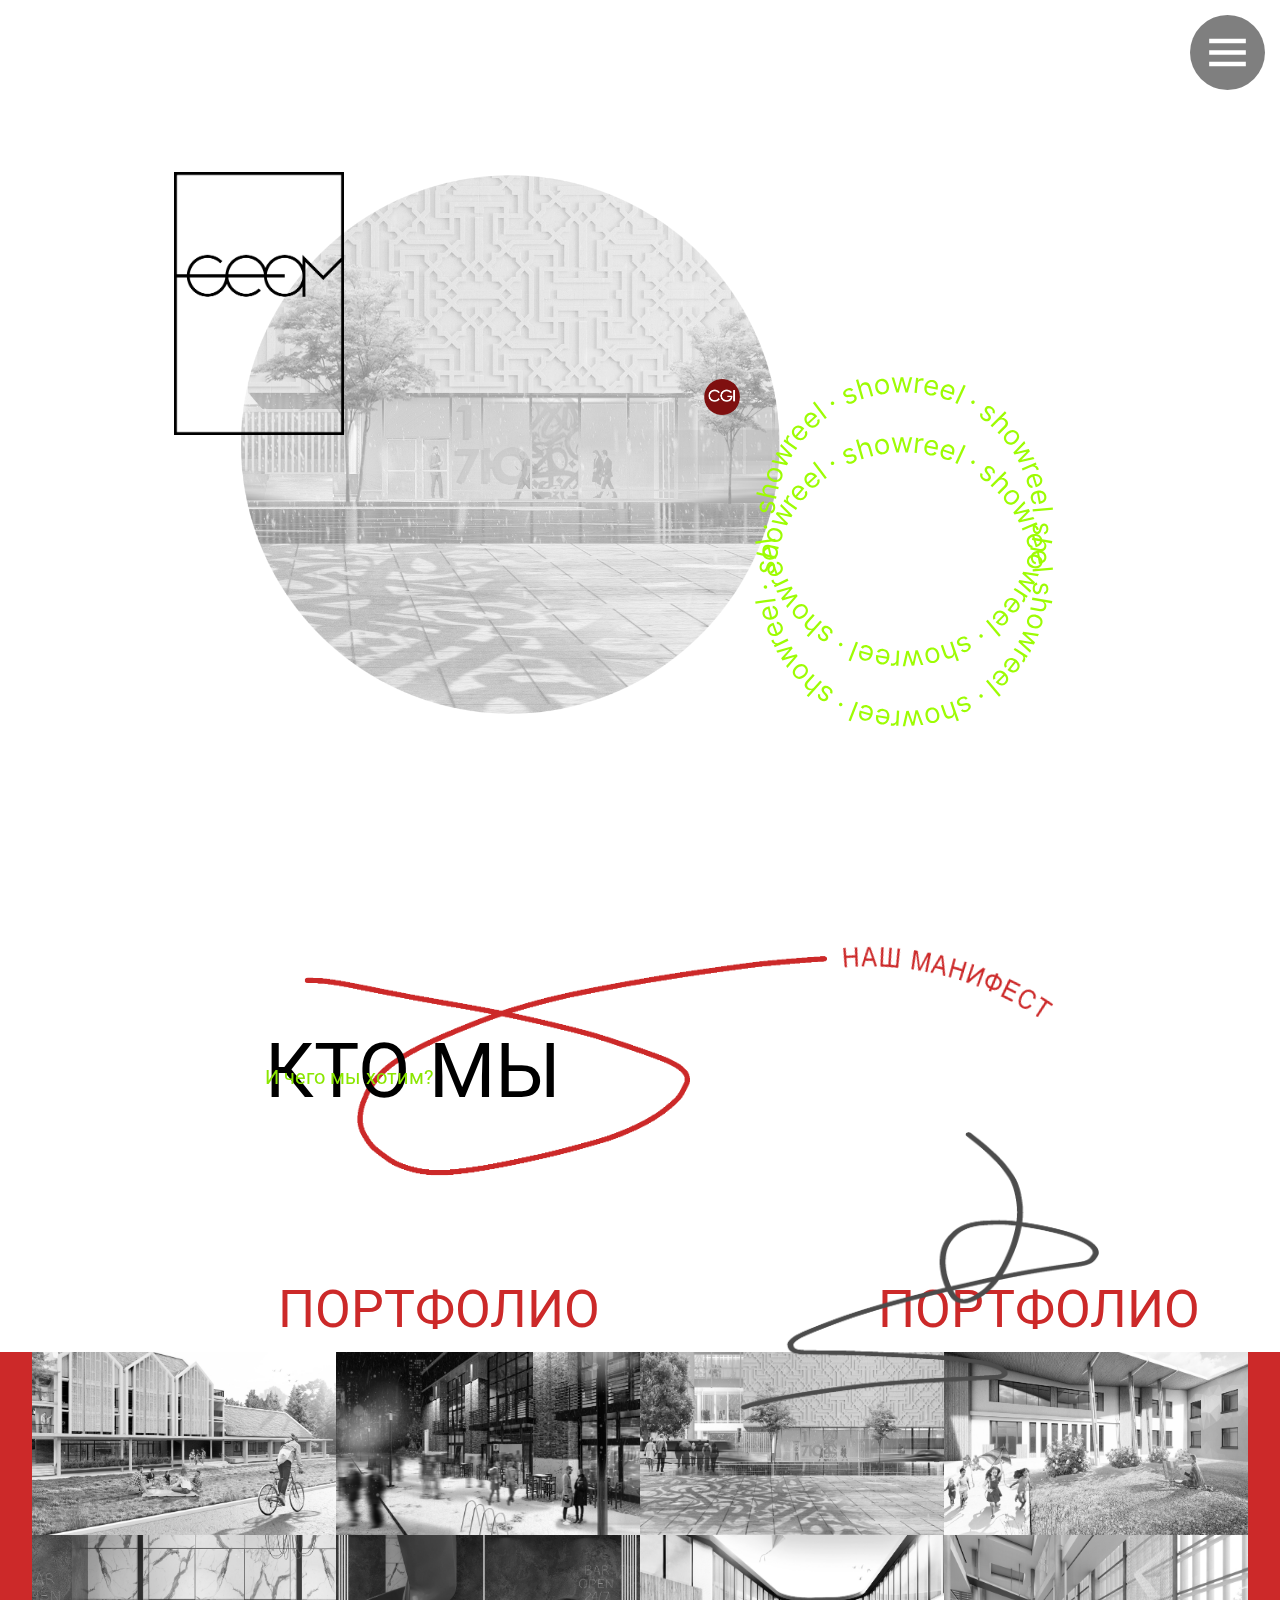
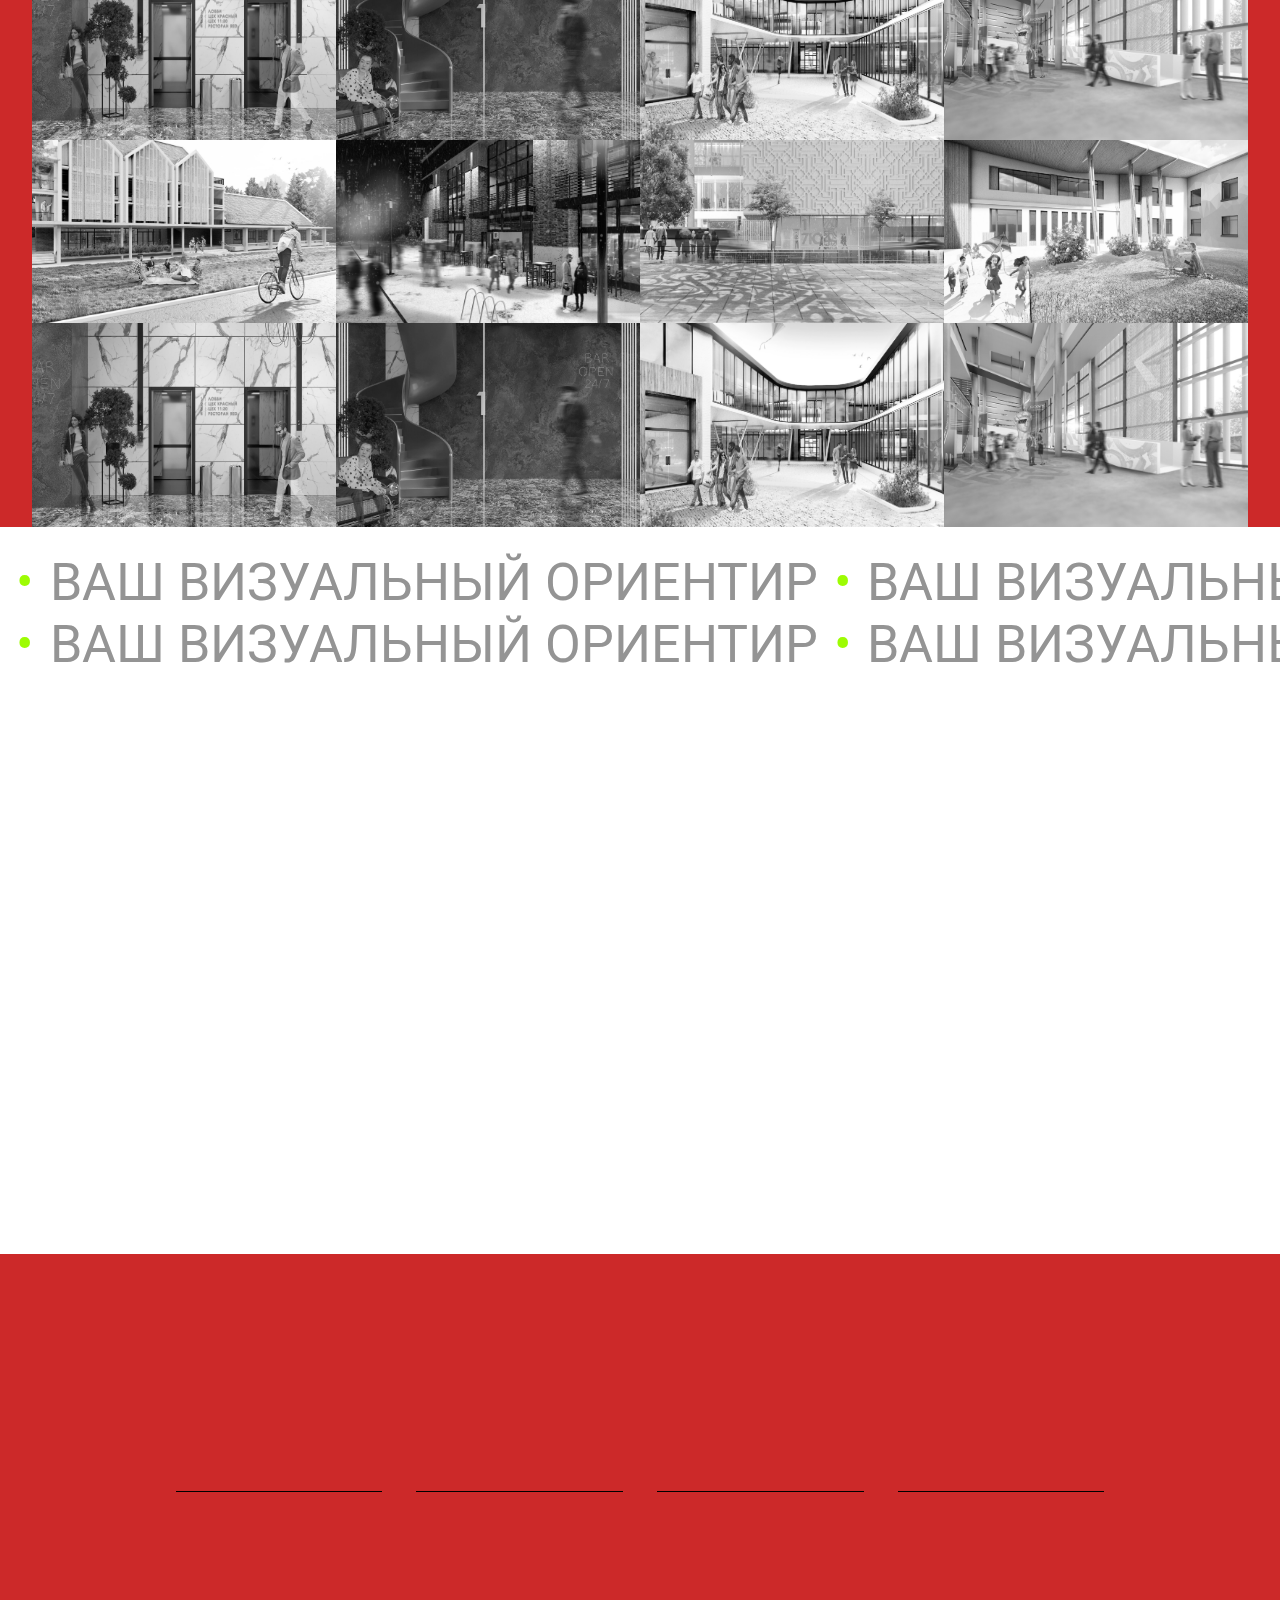
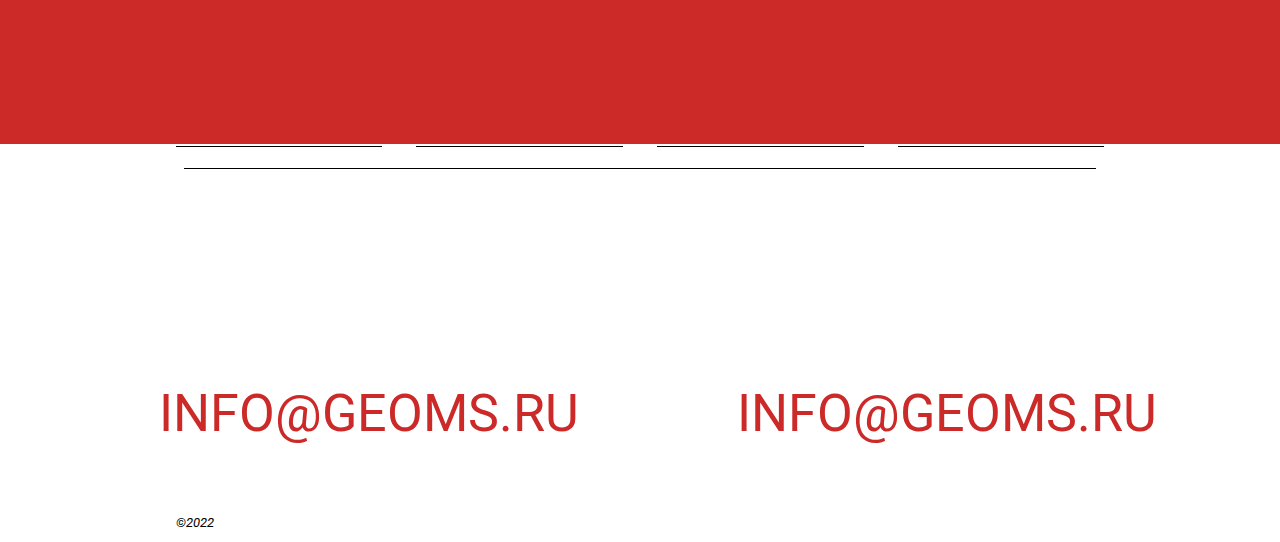
==== index.html @ 445a3163 "Add favicon & add Progress bar" ====
<!DOCTYPE html>
<html lang="ru" id="html">
<head>
  <meta charset="UTF-8">
  <meta name="viewport"
        content="width=device-width, user-scalable=no, initial-scale=1.0, maximum-scale=1.0, minimum-scale=1.0">
  <meta http-equiv="X-UA-Compatible" content="ie=edge">
  <link rel="preconnect" href="https://fonts.googleapis.com">
  <link rel="preconnect" href="https://fonts.gstatic.com" crossorigin>
  <link href="https://fonts.googleapis.com/css2?family=Roboto:ital,wght@0,100;0,300;0,400;0,500;0,700;0,900;1,100;1,300;1,400;1,500;1,700;1,900&display=swap" rel="stylesheet">
  <link rel="stylesheet" href="css/style.css">
  <link rel="shortcut icon" href="assets/favicon.ico" type="image/x-icon">
  <title>GEOM</title>
</head>
<body id="body">
  <main id="main" class="main_opacity">
    <!-- Welcome -->
    <section class="welcome" id="welcome">
      <div class="resize">
        <img class="welcome__img-circle" src="assets/block-1_circle.png" alt="circle">
        <div class="welcome__text-wrapper">
          <p class="text-fades" style="opacity: 0;">
            COMPUTER- GENERATED IMAGERY
          </p>
          <img class="welcome__img-square" id="welcome-square" src="assets/block-1_square.png" alt="square">
          <img class="welcome__img-circle-2" src="assets/block-1_circle-2.svg" alt="circle-2">
          <img class="welcome__img-circle-3" src="assets/block-1_circle-2.svg" alt="circle-2">
        </div>
        <img class="welcome__img-float" id="welcome-float" src="assets/block-1_float.png" alt="float">
      </div>
    </section>

    <!-- About -->
    <section class="about" id="about">
      <div class="resize">
        <div class="about__text-wrapper">
          <img class="about__img-line" src="assets/block-2_line.png" alt="line">
          <img class="about__img-manifest" style="transform: rotate(15deg);" src="assets/block-2_manifest.png" alt="manifest">
          <p class="about__who" id="about__who">
            Кто&nbsp;мы<br />
          </p>
          <div class="what-we-want">
            <span id="what-we-want">И чего мы хотим?</span>
          </div>
          <p class="about__about-us text-fades" style="opacity: 0;">
            "Визуальная составляющая должна быть во
            <br>главе угла, образы медленнее выветриваются из
            <br>головы и лучше доносят смысл. И в век
            <br>пресыщения информацией, мы любим получать
            <br>ее быстро, доходчиво и красочно".
          </p>
          <img class="about__img-line-2" src="assets/block-2_line-2.png" alt="line">
        </div>
      </div>
    </section>

    <!-- Portfolio Marquee  -->
    <section class="marquee portfolio-marquee" id="portfolio">
      <div class="inner">
        <p>ПОРТФОЛИО</p>
        <p>ПОРТФОЛИО</p>
        <p>ПОРТФОЛИО</p>
        <p>ПОРТФОЛИО</p>
        <p>ПОРТФОЛИО</p>
      </div>
      <div class="inner">
        <p>ПОРТФОЛИО</p>
        <p>ПОРТФОЛИО</p>
        <p>ПОРТФОЛИО</p>
        <p>ПОРТФОЛИО</p>
        <p>ПОРТФОЛИО</p>
      </div>
    </section>

    <!-- Gallery -->
    <section class="gallery" id="gallery">
      <div class="resize">
        <div class="gallery__photos">
          <img src="assets/block-3_image-1.jpg" alt="">
          <img src="assets/block-3_image-2.jpg" alt="">
          <img src="assets/block-3_image-3.jpg" alt="">
          <img src="assets/block-3_image-4.jpg" alt="">
          <img src="assets/block-3_image-5.jpg" alt="">
          <img src="assets/block-3_image-6.jpg" alt="">
          <img src="assets/block-3_image-7.jpg" alt="">
          <img src="assets/block-3_image-8.jpg" alt="">
        </div>
        <div class="gallery__photos">
          <img src="assets/block-3_image-1.jpg" alt="">
          <img src="assets/block-3_image-2.jpg" alt="">
          <img src="assets/block-3_image-3.jpg" alt="">
          <img src="assets/block-3_image-4.jpg" alt="">
          <img src="assets/block-3_image-5.jpg" alt="">
          <img src="assets/block-3_image-6.jpg" alt="">
          <img src="assets/block-3_image-7.jpg" alt="">
          <img src="assets/block-3_image-8.jpg" alt="">
        </div>
      </div>
    </section>

    <!-- Marquee -->
    <section class="contact-marquee">
      <div class="marquee contact-marquee-1">
        <div class="inner">
          <div>
            <div class="green-sphere">•</div>
            ВАШ ВИЗУАЛЬНЫЙ ОРИЕНТИР
          </div>
          <div>
            <div class="green-sphere">•</div>
            ВАШ ВИЗУАЛЬНЫЙ ОРИЕНТИР
          </div>
          <div>
            <div class="green-sphere">•</div>
            ВАШ ВИЗУАЛЬНЫЙ ОРИЕНТИР
          </div>
          <div>
            <div class="green-sphere">•</div>
            ВАШ ВИЗУАЛЬНЫЙ ОРИЕНТИР
          </div>
        </div>
        <div class="inner">
          <div>
            <div class="green-sphere">•</div>
            ВАШ ВИЗУАЛЬНЫЙ ОРИЕНТИР
          </div>
          <div>
            <div class="green-sphere">•</div>
            ВАШ ВИЗУАЛЬНЫЙ ОРИЕНТИР
          </div>
          <div>
            <div class="green-sphere">•</div>
            ВАШ ВИЗУАЛЬНЫЙ ОРИЕНТИР
          </div>
          <div>
            <div class="green-sphere">•</div>
            ВАШ ВИЗУАЛЬНЫЙ ОРИЕНТИР
          </div>
        </div>
      </div>
      <div class="marquee contact-marquee-2">
        <div class="inner">
          <div>
            <div class="green-sphere">•</div>
            ВАШ ВИЗУАЛЬНЫЙ ОРИЕНТИР
          </div>
          <div>
            <div class="green-sphere">•</div>
            ВАШ ВИЗУАЛЬНЫЙ ОРИЕНТИР
          </div>
          <div>
            <div class="green-sphere">•</div>
            ВАШ ВИЗУАЛЬНЫЙ ОРИЕНТИР
          </div>
          <div>
            <div class="green-sphere">•</div>
            ВАШ ВИЗУАЛЬНЫЙ ОРИЕНТИР
          </div>
        </div>
        <div class="inner">
          <div>
            <div class="green-sphere">•</div>
            ВАШ ВИЗУАЛЬНЫЙ ОРИЕНТИР
          </div>
          <div>
            <div class="green-sphere">•</div>
            ВАШ ВИЗУАЛЬНЫЙ ОРИЕНТИР
          </div>
          <div>
            <div class="green-sphere">•</div>
            ВАШ ВИЗУАЛЬНЫЙ ОРИЕНТИР
          </div>
          <div>
            <div class="green-sphere">•</div>
            ВАШ ВИЗУАЛЬНЫЙ ОРИЕНТИР
          </div>
        </div>
      </div>
    </section>

    <!-- Free Space -->
    <section class="free-space"></section>

    <!-- Why -->
    <section class="why" id="why">
      <div class="resize">
        <div class="why__wrapper">
          <div class="why__text-wrapper">
            <img class="text-fades" style="opacity: 0;" src="assets/block-6.png" alt="line">
            <p class="text-fades" style="opacity: 0;">Почему мы?</p>
          </div>
          <div class="why__content">
            <div class="content__item">
              <em class="text-fades" style="opacity: 0;">December 2020</em>
              <p class="text-fades" style="opacity: 0;">Partner</p>
              <span class="text-fades" style="opacity: 0;">
                Lorem ipsum dolor sit amet, consectetur adipiscing elit.
                Convallis sed aliquet ut viverra integer vitae id.
                Nisl volutpat malesuada tellus sapien nisl fringilla.
              </span>
            </div>
            <div class="content__item">
              <em class="text-fades" style="opacity: 0;">December 2020</em>
              <p class="text-fades" style="opacity: 0;">Partner</p>
              <span class="text-fades" style="opacity: 0;">
                Lorem ipsum dolor sit amet, consectetur adipiscing elit.
                Convallis sed aliquet ut viverra integer vitae id.
                Nisl volutpat malesuada tellus sapien nisl fringilla.
              </span>
            </div>
            <div class="content__item">
              <em class="text-fades" style="opacity: 0;">December 2020</em>
              <p class="text-fades" style="opacity: 0;">Partner</p>
              <span class="text-fades" style="opacity: 0;">
                Lorem ipsum dolor sit amet, consectetur adipiscing elit.
                Convallis sed aliquet ut viverra integer vitae id.
                Nisl volutpat malesuada tellus sapien nisl fringilla.
              </span>
            </div>
            <div class="content__item">
              <em class="text-fades" style="opacity: 0;">December 2020</em>
              <p class="text-fades" style="opacity: 0;">Partner</p>
              <span class="text-fades" style="opacity: 0;">
                Lorem ipsum dolor sit amet, consectetur adipiscing elit.
                Convallis sed aliquet ut viverra integer vitae id.
                Nisl volutpat malesuada tellus sapien nisl fringilla.
              </span>
            </div>
          </div>
        </div>
      </div>
    </section>

    <!-- Footer -->
    <section class="footer" id="footer">
      <div class="resize">
        <div class="footer__text-wrapper">
          <div class="footer__divider"></div>
          <p class="text-fades" style="opacity: 0;">Будем рады сотрудничеству и&nbsp;новым&nbsp;друзьям<em>!</em></p>
        </div>

        <!-- Have a bug -->
        <!-- <img id="footer-float" class="footer__float" src="./assets/block-7_float.png" alt="" /> -->
      </div>

      <section class="marquee email-marquee">
        <div class="inner">
          <p>INFO@GEOMS.RU</p>
          <p>INFO@GEOMS.RU</p>
          <p>INFO@GEOMS.RU</p>
          <p>INFO@GEOMS.RU</p>
          <p>INFO@GEOMS.RU</p>
        </div>
        <div class="inner">
          <p>INFO@GEOMS.RU</p>
          <p>INFO@GEOMS.RU</p>
          <p>INFO@GEOMS.RU</p>
          <p>INFO@GEOMS.RU</p>
          <p>INFO@GEOMS.RU</p>
        </div>
      </section>

      <section class="year">
        <div class="resize">
          <em>©2022</em>
        </div>
      </section>
    </section>

    <!-- Progress Bar -->
    <div class="progress-bar" id="progress-bar">
      <div class="progress" id="progress" style="width: 0;"></div>
    </div>


    <!-- Float button -->
    <button class="float_button" id="float_button">
      <svg xmlns="http://www.w3.org/2000/svg" fill="none" viewBox="0 0 24 24" stroke="#ffffff" stroke-width="2">
        <path d="M4 7h16M4 12h16M4 17h16" />
      </svg>
    </button>

    <!-- Side menu -->
    <div class="sidebar sidebar-hidden" id="sidebar">
      <div class="menu">
        <div class="links">
          <a href="#welcome">Домой</a>
          <a href="#about">О нас</a>
          <a href="#portfolio">Портфолио</a>
          <a href="#footer">Контакты</a>
        </div>
        <button class="float_button" id="sidebar-close">
          <svg xmlns="http://www.w3.org/2000/svg" fill="none" viewBox="0 0 24 24" stroke="#000000" stroke-width="1">
            <path stroke-linecap="round" stroke-linejoin="round" d="M6 18L18 6M6 6l12 12" />
          </svg>
        </button>
      </div>
    </div>

    <!-- Image Preview -->
    <div class="image-preview image-preview-hidden" id="image-preview">
      <div class="carousel-container">
        <div class="carousel" id="carousel">
          <div class="preview-item">
            <img src="assets/block-3_image-1.jpg" alt="" class="preview-image">
          </div>
          <div class="preview-item">
            <img src="assets/block-3_image-2.jpg" alt="" class="preview-image">
          </div>
          <div class="preview-item">
            <img src="assets/block-3_image-3.jpg" alt="" class="preview-image">
          </div>
          <div class="preview-item">
            <img src="assets/block-3_image-4.jpg" alt="" class="preview-image">
          </div>
          <div class="preview-item">
            <img src="assets/block-3_image-5.jpg" alt="" class="preview-image">
          </div>
          <div class="preview-item">
            <img src="assets/block-3_image-6.jpg" alt="" class="preview-image">
          </div>
          <div class="preview-item">
            <img src="assets/block-3_image-7.jpg" alt="" class="preview-image">
          </div>
          <div class="preview-item">
            <img src="assets/block-3_image-8.jpg" alt="" class="preview-image">
          </div>
          <div class="preview-item">
            <img src="assets/block-3_image-1.jpg" alt="" class="preview-image">
          </div>
          <div class="preview-item">
            <img src="assets/block-3_image-2.jpg" alt="" class="preview-image">
          </div>
          <div class="preview-item">
            <img src="assets/block-3_image-3.jpg" alt="" class="preview-image">
          </div>
          <div class="preview-item">
            <img src="assets/block-3_image-4.jpg" alt="" class="preview-image">
          </div>
          <div class="preview-item">
            <img src="assets/block-3_image-5.jpg" alt="" class="preview-image">
          </div>
          <div class="preview-item">
            <img src="assets/block-3_image-6.jpg" alt="" class="preview-image">
          </div>
          <div class="preview-item">
            <img src="assets/block-3_image-7.jpg" alt="" class="preview-image">
          </div>
          <div class="preview-item">
            <img src="assets/block-3_image-8.jpg" alt="" class="preview-image">
          </div>
        </div>
        <div class="carousel-prev-arrow" id="carousel-prev-arrow">
          <div class="left-arrow-wrapper">
            <svg xmlns="http://www.w3.org/2000/svg" fill="none" viewBox="0 0 24 24" stroke-width="1" stroke="currentColor">
              <path stroke-linecap="round" stroke-linejoin="round" d="M15.75 19.5L8.25 12l7.5-7.5" />
            </svg>
          </div>
        </div>
        <div class="carousel-next-arrow" id="carousel-next-arrow">
          <div class="right-arrow-wrapper">
            <svg xmlns="http://www.w3.org/2000/svg" fill="none" viewBox="0 0 24 24" stroke-width="1" stroke="currentColor">
              <path stroke-linecap="round" stroke-linejoin="round" d="M8.25 4.5l7.5 7.5-7.5 7.5" />
            </svg>
          </div>
        </div>
        <button class="preview-close" id="preview-close">
          <svg xmlns="http://www.w3.org/2000/svg" fill="none" viewBox="0 0 24 24" stroke="#ffffff" stroke-width="1">
            <path stroke-linecap="round" stroke-linejoin="round" d="M6 18L18 6M6 6l12 12" />
          </svg>
        </button>
      </div>
    </div>
  </main>

  <!-- Scripts -->
  <script defer src="js/main.js"></script>
</body>
</html>
---- css/style.css ----
:root {
    --color-white: #ffffff;
    --color-black: #000000;
    --color-red: #cc2929;
    --color-sidebar-background: #00000010;
    --color-green: #9dfc03;
    --color-light-green: #b8e026;
    --color-dark-green: #c4f274;
    --font-family: Roboto, Arial, sans-serif;
}

/* <!-- Animations --> */
@keyframes rotate {
    from { transform: rotate(0deg) }
    to { transform: rotate(360deg) }
}

@keyframes invisible {
    0% { opacity: 1 }
    50% { opacity: 0.1 }
    100% { opacity: 1 }
}

@keyframes scroll {
    0% { transform: translateX(0%) }
    100% { transform: translateX(-100%) }
}

* {
    margin: 0;
    padding: 0;
    border: none;
    outline: none;
    box-sizing: border-box;
    font-family: var(--font-family);
}

html {
    font-size: 0.62vw;
}

html,
body {
    width: 100%;
    height: 100%;
    min-height: 100vh;
    position: relative;
}

a {
    color: inherit;
    text-decoration: none;
}

img {
    user-select: none;
}

main {
    height: 100%;
}

.main_opacity {
    opacity: 0;
    transition: opacity ease-in-out 3s;
}

.main_opacity_visible {
    opacity: 1;
}

.text-fades {
    transform: translateX(150px);
    transition: 1200ms;
}

section {
    max-height: 1080px;
}

section .resize {
    height: 100%;
    width: 100%;
    max-width: 1600px;
    margin: 0 auto;
    display: flex;
    justify-content: center;
    align-items: center;
    position: relative;
    flex-direction: column;
}

/* <!-- Welcome --> */
.welcome {
    height: 100%;
    overflow: hidden;
}

.welcome__text-wrapper {
    user-select: none;
    max-width: min(74.5rem, 745px);
    position: relative;
    width: 100%;
}

.welcome__text-wrapper p {
    max-width: min(74.5rem, 745px);
    width: 100%;
    font-size: min(max(13.5rem, 70px), 135px);
    color: var(--color-red);
    background-position: center center;
    z-index: 12;
    line-height: 1;
    position: relative;
    margin-bottom: 9.5rem;
}

.welcome__img-circle,
.welcome__img-circle-2,
.welcome__img-circle-3,
.welcome__img-square,
.welcome__img-float {
    position: absolute;
}

.welcome__img-circle {
    top: calc(50% - min(72.5rem, 725px) / 2);
    left: calc(40% - min(72.5rem, 725px) / 2);
    z-index: 11;
    width: min(72.5rem, 725px);
    animation: rotate 10s infinite linear, invisible 10s infinite linear;
}
.welcome__img-circle-2,
.welcome__img-circle-3 {
    z-index: 13;
    width: min(37.6rem, 376px);
    right: -20%;
    bottom: -5%;
    animation: rotate 20s infinite linear;
}

.welcome__img-circle-2 {
    bottom: -20%;
    z-index: 20;
}

.welcome__img-square {
    z-index: 13;
    width: min(21.5rem, 215px);
    top: -20%;
    left: max(-21.5rem, -215px);
}

.welcome__img-float {
    width: min(4.5rem, 45px);
    top: calc(45% - min(6.5rem, 65px) / 2);
    left: 55%;
    z-index: 13;
}

/* <!-- About --> */
.about {
    max-height: min(44.5rem, 445px);
    height: 100%;
    position: relative;
    z-index: 100;
}

.about__text-wrapper {
    position: relative;
    display: flex;
    margin: 0 auto;
    transform: translate(5%, 0);
    max-width: min(105rem, 1050px);
    width: 100%;
}

.about__img-line,
.about__img-line-2,
.about__img-manifest {
    position: absolute;
}

.about__img-line {
    max-width: min(88.8rem, 888px);
    top: max(-23rem, -230px);
    left: max(-10rem, -100px);
}

.about__img-line-2 {
    max-width: min(49.9rem, 499px);
    left: 55%;
    top: min(11.5rem, 115px);
    filter: grayscale(1);
    animation: rotate 30s infinite linear;
}

.about__img-manifest {
    max-width: min(48.2rem, 482px);
    top: max(-12.5rem, -125px);
    left: min(60rem, 600px);
}

.about__who {
    display: flex;
    flex-direction: column;
    font-size: min(max(9.6rem, 30px), 96px);
    flex: 1;
    position: relative;
    text-transform: uppercase;
}

.what-we-want {
    position: absolute;
    top: min(5rem, 50px);
    width: min(56rem, 560px);
    height: min(3.1rem, 31px);
    transform-origin: top right;
    color: #8ae600;
    font-size: min(max(20rem, 15px), 20px);
    will-change: transform;
}

.what-we-want > span {
    display: table-cell;
    vertical-align: middle;
    width: 100%;
}

.about__about-us {
    text-transform: uppercase;
    text-align: right;
    line-height: 1.6;
    font-size: min(max(1.6rem, 11px), 16px);
    position: relative;
}

/* <!-- Gallery --> */
.gallery {
    background-color: var(--color-red);
}

#gallery .resize {
    position: static;
}

.gallery__photos {
    display: flex;
    margin: 0 auto;
    height: auto;
    width: 100%;
    flex-wrap: wrap;
    max-height: min(56.5rem, 565px);
    padding: 0 min(4rem, 40px);
}

.gallery__photos img {
    width: calc(100% / 4);
    transition: 150ms;
    filter: grayscale(1);
}

.gallery__photos img:hover {
    cursor: zoom-in;
    position: relative;
    transform: scale(1.04);
    z-index: 20;
    -ms-transform: scale(1.04);
    box-shadow: 0 2px 20px 2px rgb(0 0 0 / 45%);
    filter: none;
}

.contact-marquee {
    max-height: min(25.5rem, 255px);
    display: flex;
    flex-direction: column;
    justify-content: space-between;
    margin: min(3rem, 30px) 0;
}

.green-sphere {
    color: #9dfc03;
    margin: 0 min(2rem, 20px);
}

/* <!-- Story  --> */
.story {
    height: 100%;
    max-height: min(61.5rem, 615px);
    padding-bottom: min(11rem, 110px);
}

.story > * > em {
    font-size: 16px;
    opacity: 0.6;
}

.story img {
    position: absolute;
    bottom: min(19rem, 190px);
    left: calc((50% - min(62rem, 620px) / 2) - min(11rem, 110px));
    max-width: min(62rem, 620px);
}

.story p {
    font-size: min(max(9.6rem, 30px), 96px);
    max-width: min(119.3rem, 1190px);
    margin: 0 auto;
    line-height: 1;
    text-align: center;
}

/* <!-- Free Space --> */
.free-space {
    height: 100%;
    max-height: min(70rem, 700px);
    background-image: url('../assets/block-5_background.jpg');
    background-position: center center;
    background-size: cover;
    background-repeat: no-repeat;
    background-attachment: fixed;
    border-color: transparent;
    border-style: solid;
    filter: grayscale(100%);
}


/* <!-- Why --> */
.why {
    position: relative;
    height: 100%;
    max-height: min(61.8rem, 618px);
    background-color: var(--color-red);
    padding-top: min(6.5rem, 65px);
}

.why img {
    position: absolute;
    top: max(-6rem, -60px);
    left: 0;
    max-width: min(97.3rem, 973px);
}

.why__wrapper {
    max-width: min(117rem, 1170px);
    height: 100%;
    width: 100%;
}

.why__text-wrapper {
    position: relative;
    margin: 0 auto;
    font-size: min(9.6rem, 96px);
    text-transform: uppercase;
}

.why__text-wrapper > p {
    position: relative;
    z-index: 2;
    margin-left: min(4.5rem, 45px);
}

.why__content {
    height: calc(100% - min(11rem, 110px));
    padding-top: min(12rem, 120px);
    display: flex;
    justify-content: space-between;
}

.content__item {
    position: relative;
    max-width: min(26rem, 260px);
    width: 100%;
    height: 100%;
    display: flex;
    flex-direction: column;
    border-top: 1px solid #000;
    border-bottom: 1px solid #000;
}

.content__item > em {
    font-size: 16px;
    opacity: 0.6;
    margin: min(3rem, 30px) 0 5px;
}

.content__item > p {
    font-size: min(2.4rem, 24px);
}

.content__item > span {
    font-size: min(1.8rem, 18px);
    line-height: 1.6;
    margin: auto 0 min(2rem, 20px);
}


/* <!-- Footer -->  */
.footer {
    padding-top: 3rem;
    overflow: hidden;
}

.footer__text-wrapper {
    max-width: min(116rem, 1160px);
    width: 100%;
    margin: 0 auto;
    display: flex;
    flex-direction: column;
}

.footer__divider {
    height: 1px;
    width: calc(100% - min(1rem, 10px));
    margin: 0 auto min(1rem, 10px);
    background: var(--color-black);
}

.footer__text-wrapper > p {
    width: 100%;
    max-width: min(102.5rem, 1025px);
    text-transform: uppercase;
    font-size: min(6.6rem, 66px);
    line-height: 1;
}

.footer__float {
    position: absolute;
    top: 50%;
    left: 55%;
    width: min(28.7rem, 287px);
    z-index: 13;
}

.year {
    padding-bottom: min(1.5rem, 15px);
}

.year > div > em {
    font-size: min(1.6rem, 16px);
    width: 100%;
    max-width: min(117rem, 1170px);
}

/* <!-- Default Marquee --> */
.marquee {
    height: 100%;
    width: 100%;
    display: flex;
    overflow: hidden;
}

.marquee .inner {
    flex: 0 0 auto;
    min-width: 100%;
    display: flex;
    align-items: center;
    animation-name: scroll;
    animation-delay: 0s;
    animation-duration: 30s;
    animation-direction: normal;
    animation-timing-function: linear;
    animation-iteration-count: infinite;
}

.marquee .inner > * {
    white-space: nowrap;
}

/* <!-- Marquees --> */

.portfolio-marquee {
    max-height: min(11rem, 110px);
    margin-top: min(1.5rem, 15px);
}

.email-marquee {
    max-height: min(24.5rem, 245px);
    margin: min(6rem, 60px) 0 min(9rem, 90px);
}

.contact-marquee-1,
.contact-marquee-2 {
    max-height: min(10.7rem, 107px);
}

.email-marquee .inner,
.contact-marquee-1 .inner,
.contact-marquee-2 .inner,
.portfolio-marquee .inner {
    font-size: min(max(6.6rem, 40px), 135px);
    animation-duration: 60s;
    animation-direction: reverse;
}

.contact-marquee-2 .inner {
    animation-direction: normal;
}

.contact-marquee-1 .inner,
.contact-marquee-2 .inner {
    color: #949494;
}

.email-marquee .inner,
.portfolio-marquee .inner {
    color: var(--color-red);
}

.portfolio-marquee .inner > * {
    margin-left: min(35rem, 350px);
}

.email-marquee .inner > * {
    margin-left: min(20rem, 200px);
}

.contact-marquee-1 .inner > *,
.contact-marquee-2 .inner > * {
    display: flex;
}

/* <!-- Progress Bar --> */
.progress-bar {
    position: fixed;
    top: 0;
    left: 0;
    right: 0;
    width: 100vw;
    height: 15px;
    z-index: 99999;
}

.progress {
    height: 15px;
    background-color: var(--color-dark-green);
}

/* <!-- Float Button --> */
.float_button {
    top: 15px;
    right: 15px;
    width: 75px;
    height: 75px;
    z-index: 999;
    padding: 10px;
    display: flex;
    cursor: pointer;
    border-radius: 50%;
    opacity: 0.5;
    position: fixed;
    flex-direction: column;
    justify-content: space-between;
    background-color: var(--color-black);
}

#sidebar-close {
    background-color: transparent;
}

/* <!-- Side Menu --> */
.sidebar {
    top: 0;
    right: 0;
    bottom: 0;
    left: auto;
    width: 100vw;
    height: 100vh;
    display: flex;
    z-index: 100000;
    position: fixed;
    transition: 700ms;
    user-select: none;
    justify-content: flex-end;
}

.sidebar-hidden {
    right: -100vw;
}

.sidebar .menu {
    width: 250px;
    height: 100%;
    display: flex;
    position: relative;
    flex-direction: column;
    padding: 48px 40px 38px;
    justify-content: space-between;
    background-color: var(--color-light-green);
}

.sidebar .menu .links {
    display: flex;
    flex-direction: column;
}

.sidebar .menu .links a {
    font-size: 24px;
    font-weight: 400;
    width: fit-content;
    margin-bottom: 15px;
    text-transform: uppercase;
    color: var(--color-black);
}

.sidebar .menu .socials a {
    margin-right: 10px;
}

.sidebar .menu .float_button {
    top: 15px;
    padding: 0;
    right: 15px;
    width: 36px;
    height: 36px;
    position: absolute;
}

/* <!-- Image Preview --> */
.image-preview {
    z-index: 10000000;
    position: fixed;
    top: 0;
    left: 0;
    right: 0;
    bottom: 0;
    width: 100vw;
    height: 100vh;
    overflow: hidden;
    display: flex;
    background-color: var(--color-black);
    color: var(--color-white);
}

.image-preview-hidden {
    display: none;
}

.image-preview .carousel-container {
    position: absolute;
    top: 1.5rem;
    left: 1.5rem;
    right: 1.5rem;
    bottom: 1.5rem;
    overflow: hidden;
}

.image-preview .carousel-container .carousel {
    display: flex;
    align-items: center;
    position: absolute;
    top: 0;
    bottom: 0;
    transition-duration: 0.25s;
    transition-timing-function: cubic-bezier(0.29, 0.39, 0.2, 0.96);
    -webkit-backface-visibility: hidden;
    -webkit-transform-style: preserve-3d;
}

.image-preview .carousel-container .carousel .preview-item {
    height: 100%;
    width: 100vw;
    flex-shrink: 0;
    display: flex;
    align-items: center;
    flex-direction: column;
    justify-content: center;
}

.image-preview .carousel-container .carousel .preview-item .preview-image {
    max-height: calc(100vh - 3rem);
    display: block;
    max-width: 100%;
    object-fit: contain;
    margin: auto;
    overflow: auto;
    -webkit-backface-visibility: hidden;
}

.carousel-prev-arrow,
.carousel-next-arrow,
.preview-close {
    position: fixed;
    cursor: pointer;
    border: none;
    outline: none;
}

.carousel-prev-arrow,
.carousel-next-arrow {
    top: 5rem;
    bottom: 5rem;
    width: 15%;
}

.carousel-prev-arrow {
    left: 0;
    right: auto;
}

.carousel-next-arrow {
    right: 0;
    left: auto;
}

.preview-close {
    border-radius: 50%;
    height: 4rem;
    width: 4rem;
    top: 1rem;
    right: 1rem;
    padding: 2px;
    background: rgba(1, 1, 1, 0.3);
}

.left-arrow-wrapper,
.right-arrow-wrapper {
    position: absolute;
    transform: translateY(-50%);
    top: 50%;
    width: 4rem;
    height: 4rem;
    background: rgba(1, 1, 1, 0.3);
    border-radius: 50%;
    padding: 2px;
}

.left-arrow-wrapper {
    left: 1rem;
    right: auto;
}

.right-arrow-wrapper {
    right: 1rem;
    left: auto;
}

/* <!-- Globals --> */
.scroll-lock {
    height: 100vh;
    width: 100vw;
    overflow: hidden;
}

@media (max-width: 960px) {
    .free-space {
        display: none;
    }

    .sidebar .menu {
        width: 100vw;
    }
}
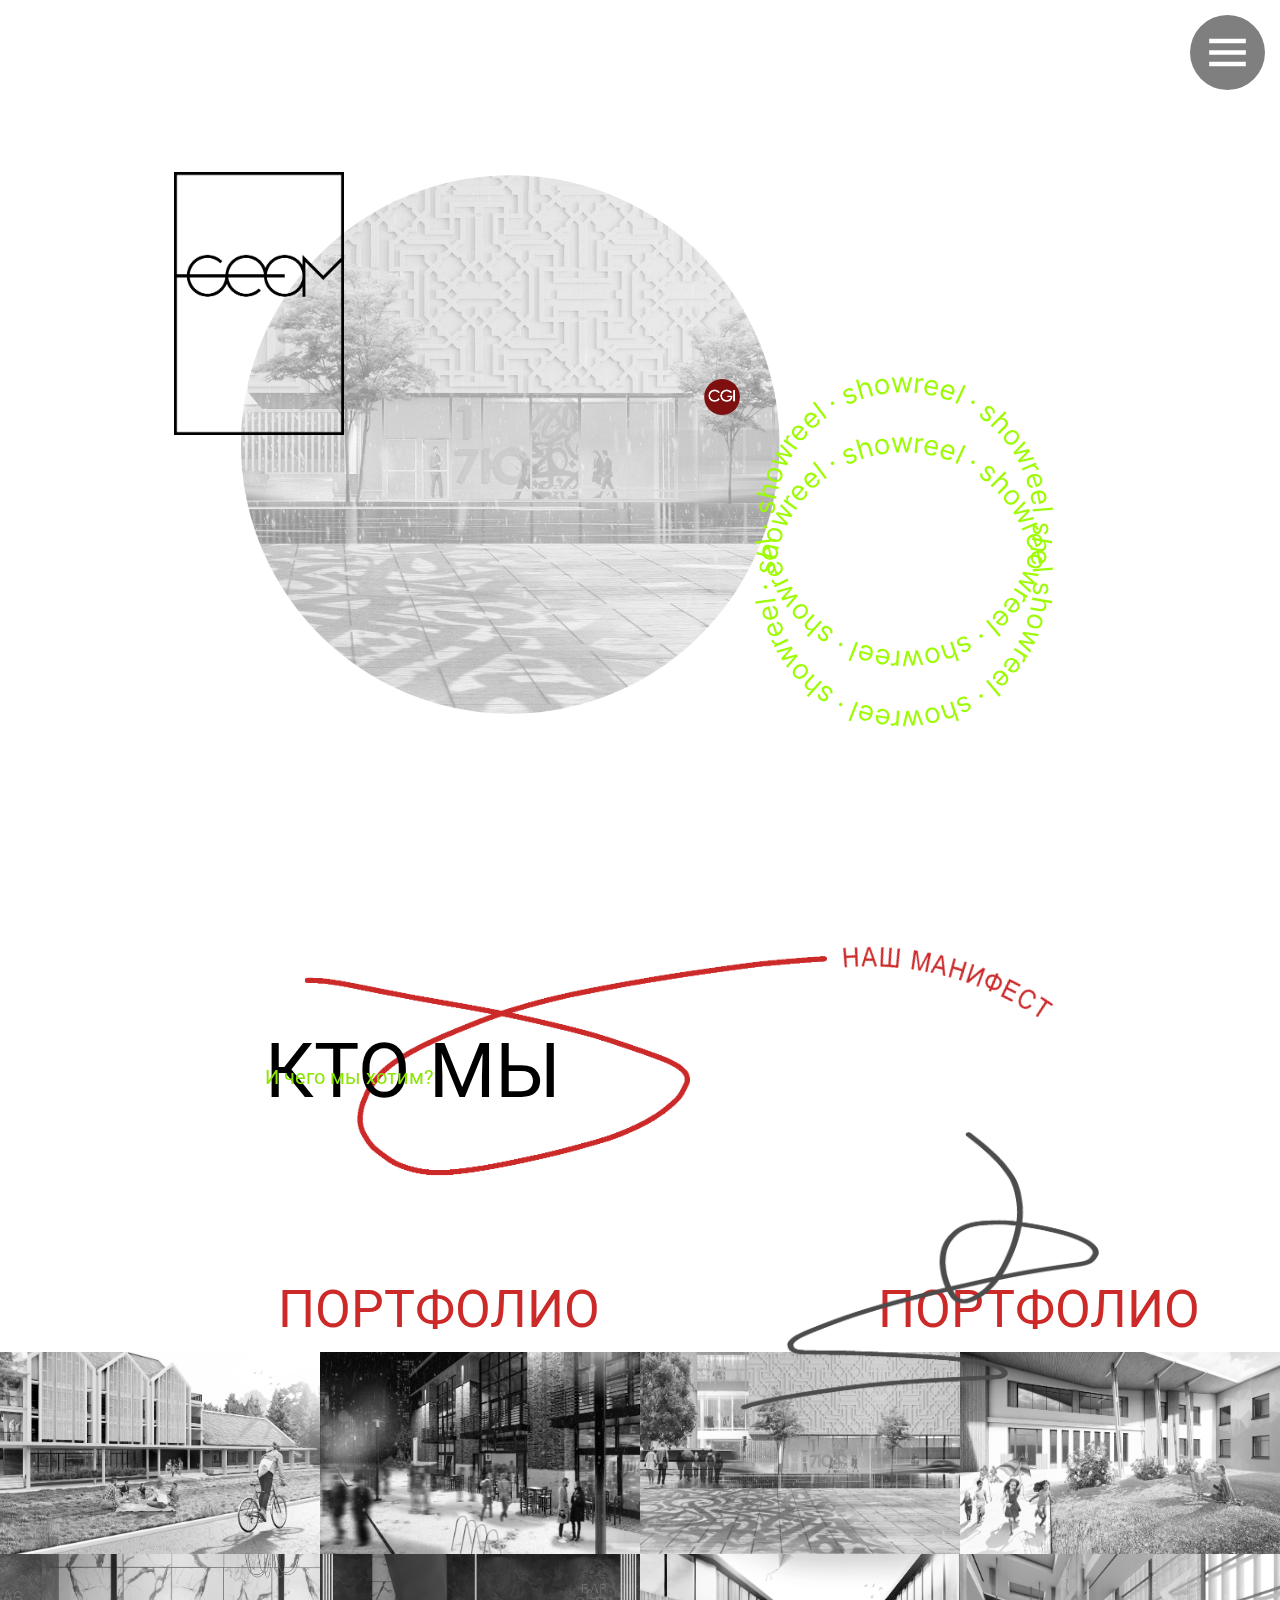
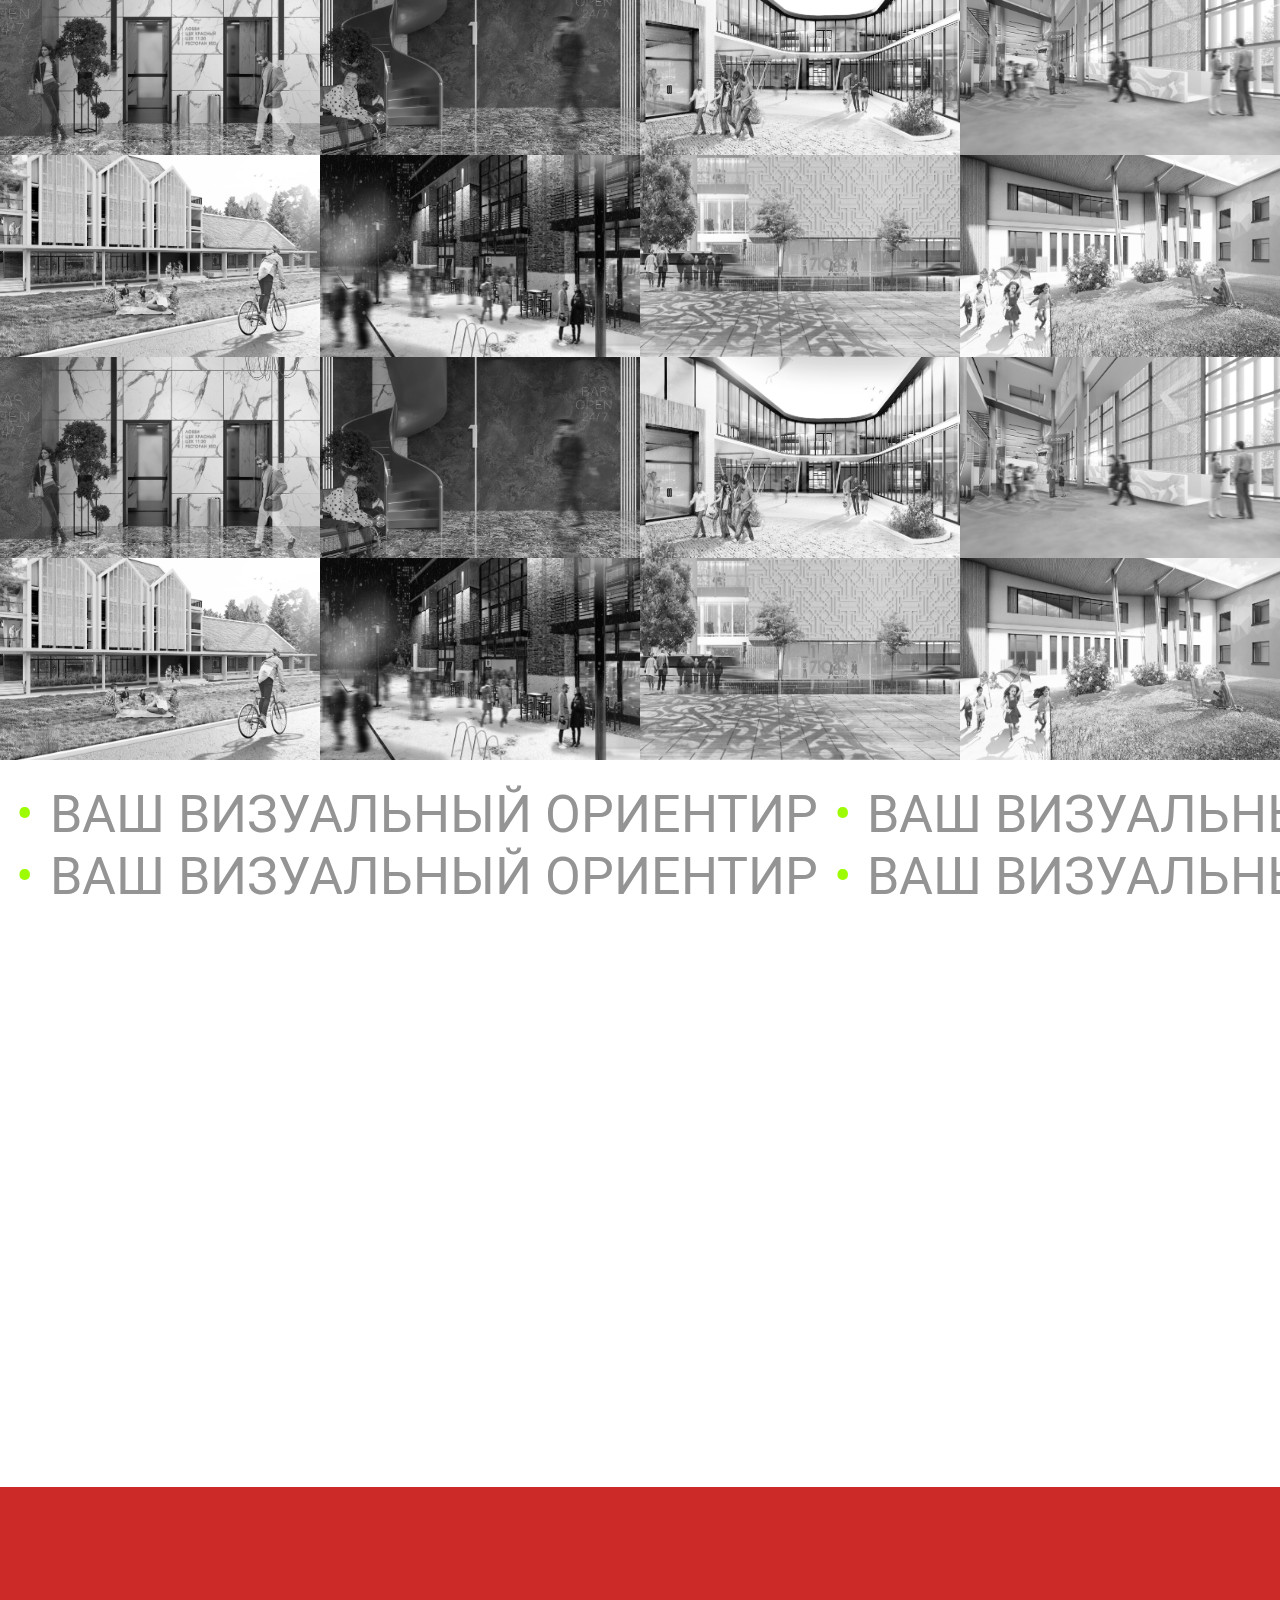
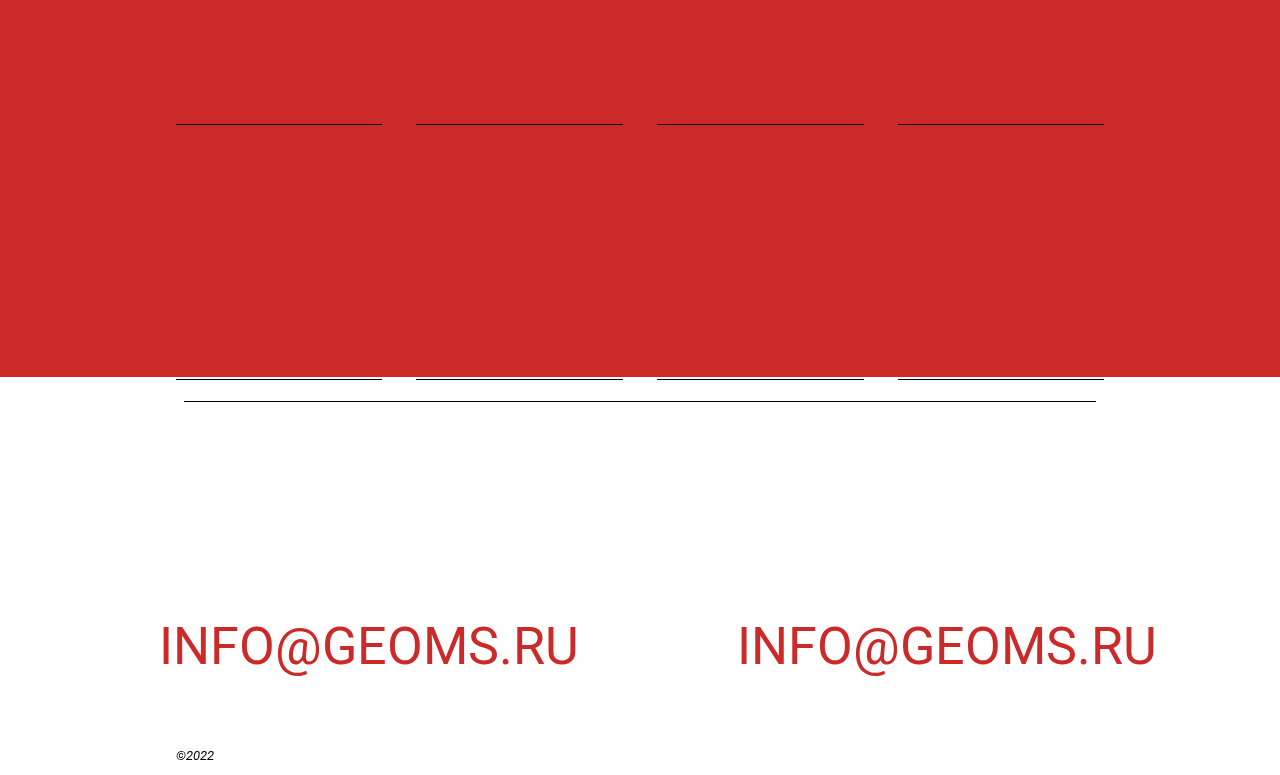
==== commit 0476a897: "Resize gallery pictures" ====
--- a/index.html
+++ b/index.html
@@ -74,27 +74,27 @@
 
     <!-- Gallery -->
     <section class="gallery" id="gallery">
-      <div class="resize">
-        <div class="gallery__photos">
-          <img src="assets/block-3_image-1.jpg" alt="">
-          <img src="assets/block-3_image-2.jpg" alt="">
-          <img src="assets/block-3_image-3.jpg" alt="">
-          <img src="assets/block-3_image-4.jpg" alt="">
-          <img src="assets/block-3_image-5.jpg" alt="">
-          <img src="assets/block-3_image-6.jpg" alt="">
-          <img src="assets/block-3_image-7.jpg" alt="">
-          <img src="assets/block-3_image-8.jpg" alt="">
-        </div>
-        <div class="gallery__photos">
-          <img src="assets/block-3_image-1.jpg" alt="">
-          <img src="assets/block-3_image-2.jpg" alt="">
-          <img src="assets/block-3_image-3.jpg" alt="">
-          <img src="assets/block-3_image-4.jpg" alt="">
-          <img src="assets/block-3_image-5.jpg" alt="">
-          <img src="assets/block-3_image-6.jpg" alt="">
-          <img src="assets/block-3_image-7.jpg" alt="">
-          <img src="assets/block-3_image-8.jpg" alt="">
-        </div>
+      <div class="gallery__photos">
+        <img src="assets/block-3_image-1.jpg" alt="">
+        <img src="assets/block-3_image-2.jpg" alt="">
+        <img src="assets/block-3_image-3.jpg" alt="">
+        <img src="assets/block-3_image-4.jpg" alt="">
+        <img src="assets/block-3_image-5.jpg" alt="">
+        <img src="assets/block-3_image-6.jpg" alt="">
+        <img src="assets/block-3_image-7.jpg" alt="">
+        <img src="assets/block-3_image-8.jpg" alt="">
+        <img src="assets/block-3_image-1.jpg" alt="">
+        <img src="assets/block-3_image-2.jpg" alt="">
+        <img src="assets/block-3_image-3.jpg" alt="">
+        <img src="assets/block-3_image-4.jpg" alt="">
+        <img src="assets/block-3_image-5.jpg" alt="">
+        <img src="assets/block-3_image-6.jpg" alt="">
+        <img src="assets/block-3_image-7.jpg" alt="">
+        <img src="assets/block-3_image-8.jpg" alt="">
+        <img src="assets/block-3_image-1.jpg" alt="">
+        <img src="assets/block-3_image-2.jpg" alt="">
+        <img src="assets/block-3_image-3.jpg" alt="">
+        <img src="assets/block-3_image-4.jpg" alt="">
       </div>
     </section>
 
@@ -281,6 +281,7 @@
     </button>
 
     <!-- Side menu -->
+    <div class="sidebar-background background-hidden" id="sidebar-background"></div>
     <div class="sidebar sidebar-hidden" id="sidebar">
       <div class="menu">
         <div class="links">
@@ -349,6 +350,18 @@
           <div class="preview-item">
             <img src="assets/block-3_image-8.jpg" alt="" class="preview-image">
           </div>
+          <div class="preview-item">
+            <img src="assets/block-3_image-1.jpg" alt="" class="preview-image">
+          </div>
+          <div class="preview-item">
+            <img src="assets/block-3_image-2.jpg" alt="" class="preview-image">
+          </div>
+          <div class="preview-item">
+            <img src="assets/block-3_image-3.jpg" alt="" class="preview-image">
+          </div>
+          <div class="preview-item">
+            <img src="assets/block-3_image-4.jpg" alt="" class="preview-image">
+          </div>
         </div>
         <div class="carousel-prev-arrow" id="carousel-prev-arrow">
           <div class="left-arrow-wrapper">
--- a/css/style.css
+++ b/css/style.css
@@ -236,8 +236,14 @@
 }
 
 /* <!-- Gallery --> */
+section.gallery {
+    max-height: unset;
+}
+
 .gallery {
     background-color: var(--color-red);
+    display: flex;
+    flex-direction: column;
 }
 
 #gallery .resize {
@@ -245,17 +251,17 @@
 }
 
 .gallery__photos {
-    display: flex;
-    margin: 0 auto;
-    height: auto;
     width: 100%;
     flex-wrap: wrap;
-    max-height: min(56.5rem, 565px);
-    padding: 0 min(4rem, 40px);
+    display: grid;
+    grid-template-columns: repeat(4, calc(100% / 4));
+    grid-template-rows: repeat(5, calc(100% / 5));
+    overflow: hidden;
 }
 
 .gallery__photos img {
-    width: calc(100% / 4);
+    width: calc(100vw / 4);
+    height: 100%;
     transition: 150ms;
     filter: grayscale(1);
 }
@@ -572,6 +578,23 @@
     transition: 700ms;
     user-select: none;
     justify-content: flex-end;
+    opacity: 1;
+}
+
+.sidebar-background {
+    background-color: var(--color-red);
+    position: fixed;
+    opacity: 0.6;
+    transition: 700ms;
+    top: 0;
+    left: 0;
+    right: 0;
+    bottom: 0;
+}
+
+.background-hidden {
+    opacity: 0;
+    z-index: -1;
 }
 
 .sidebar-hidden {
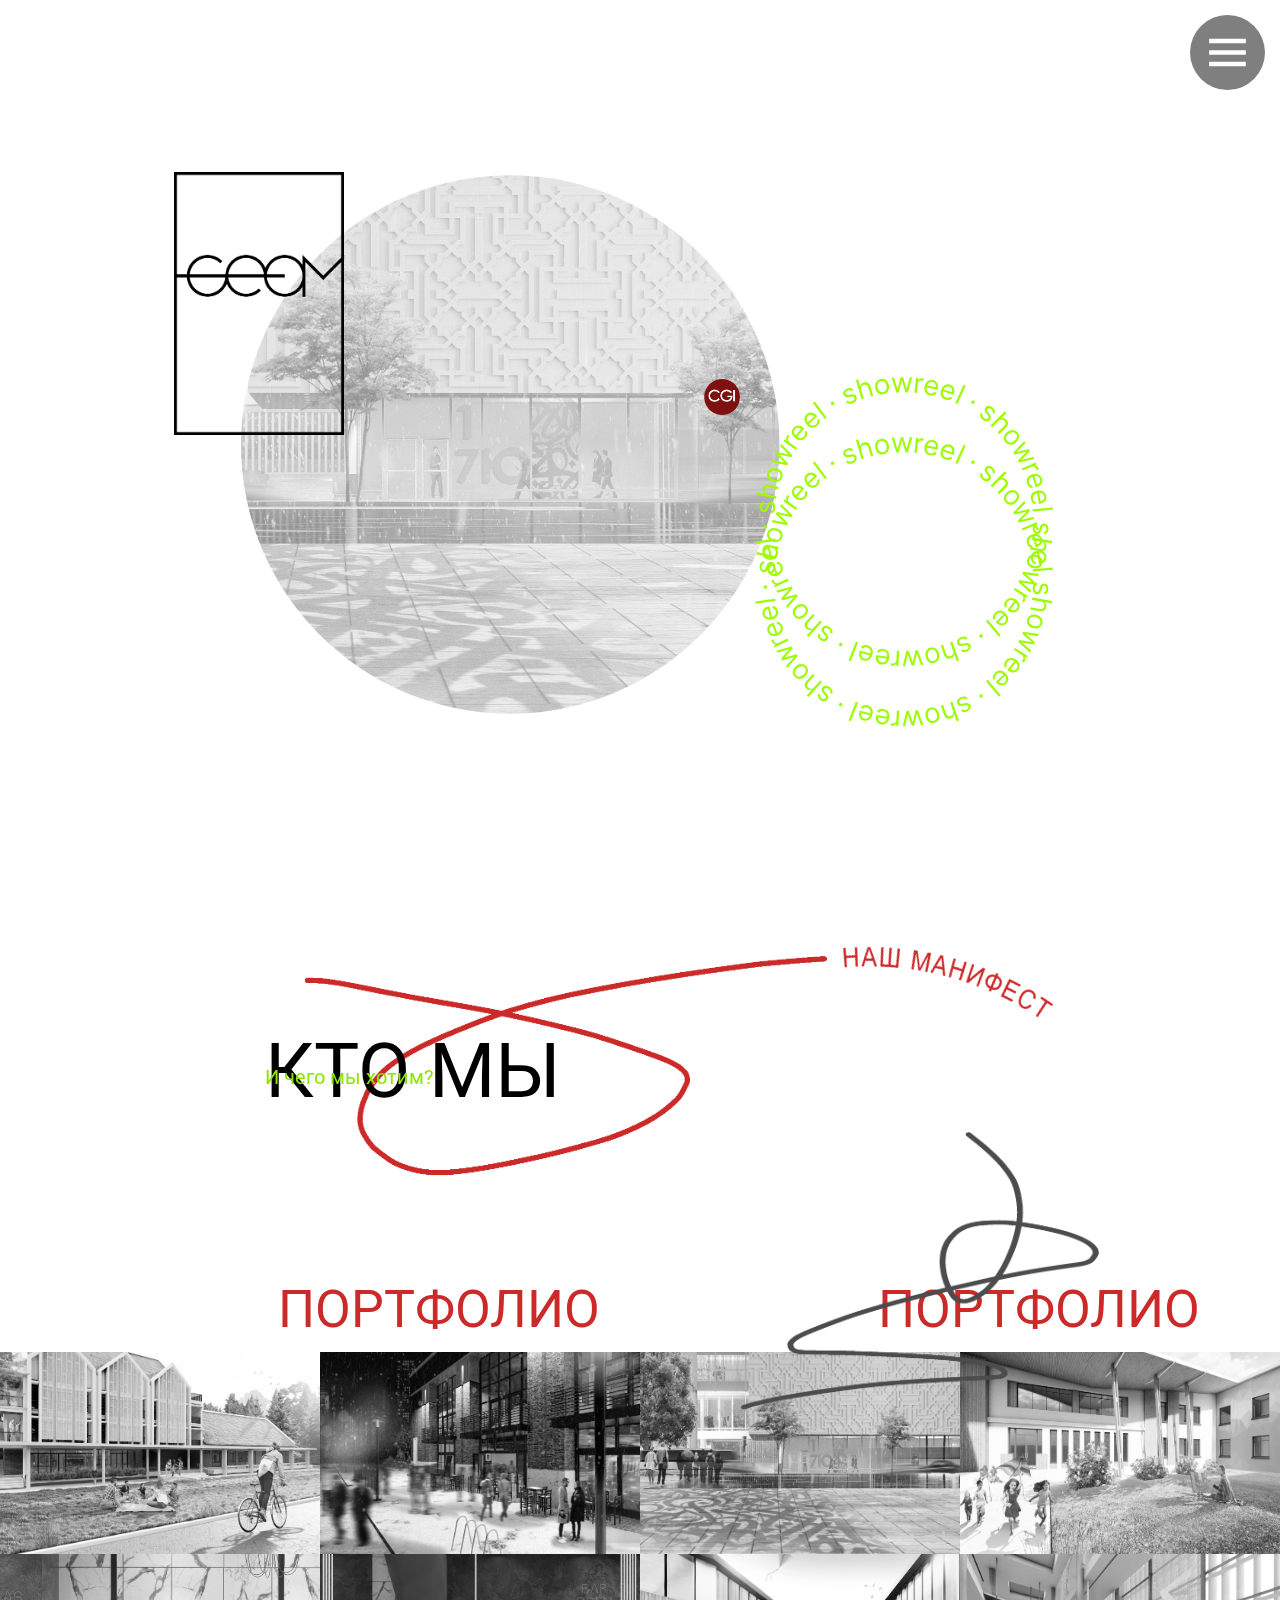
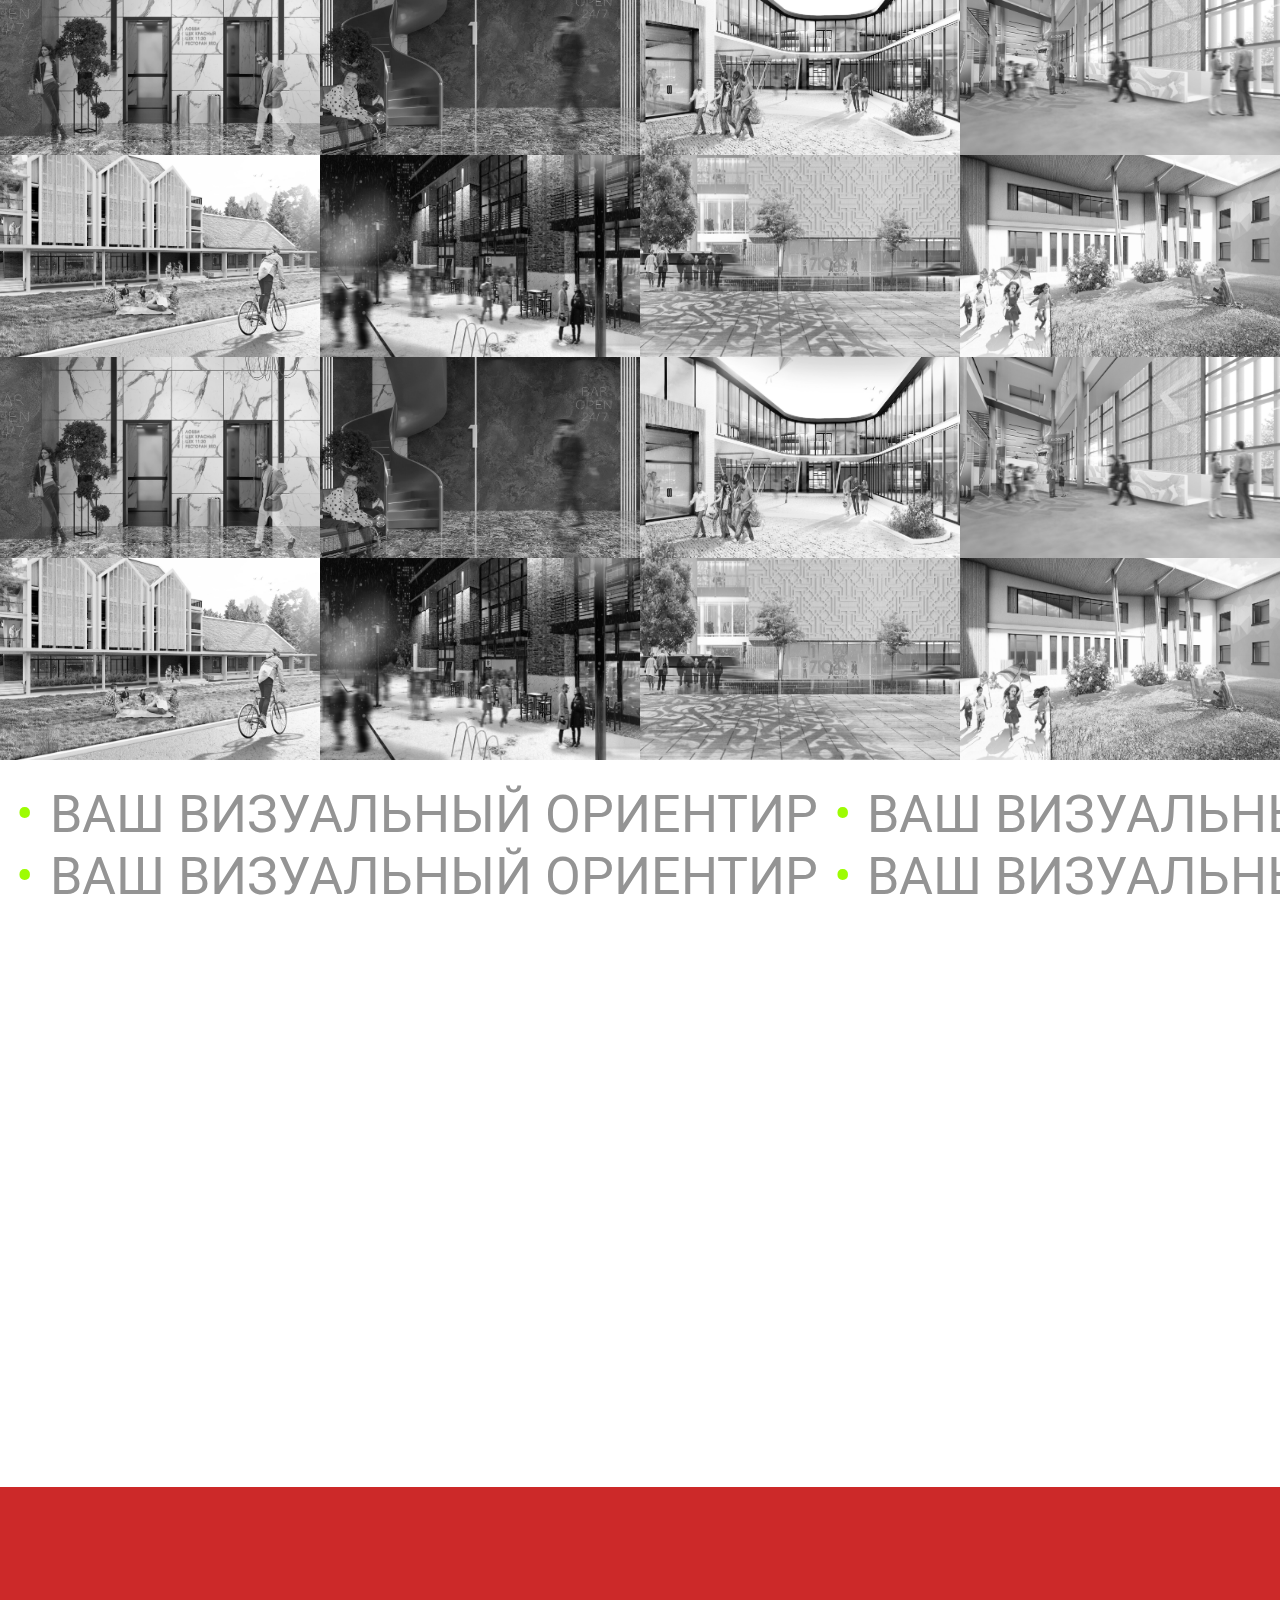
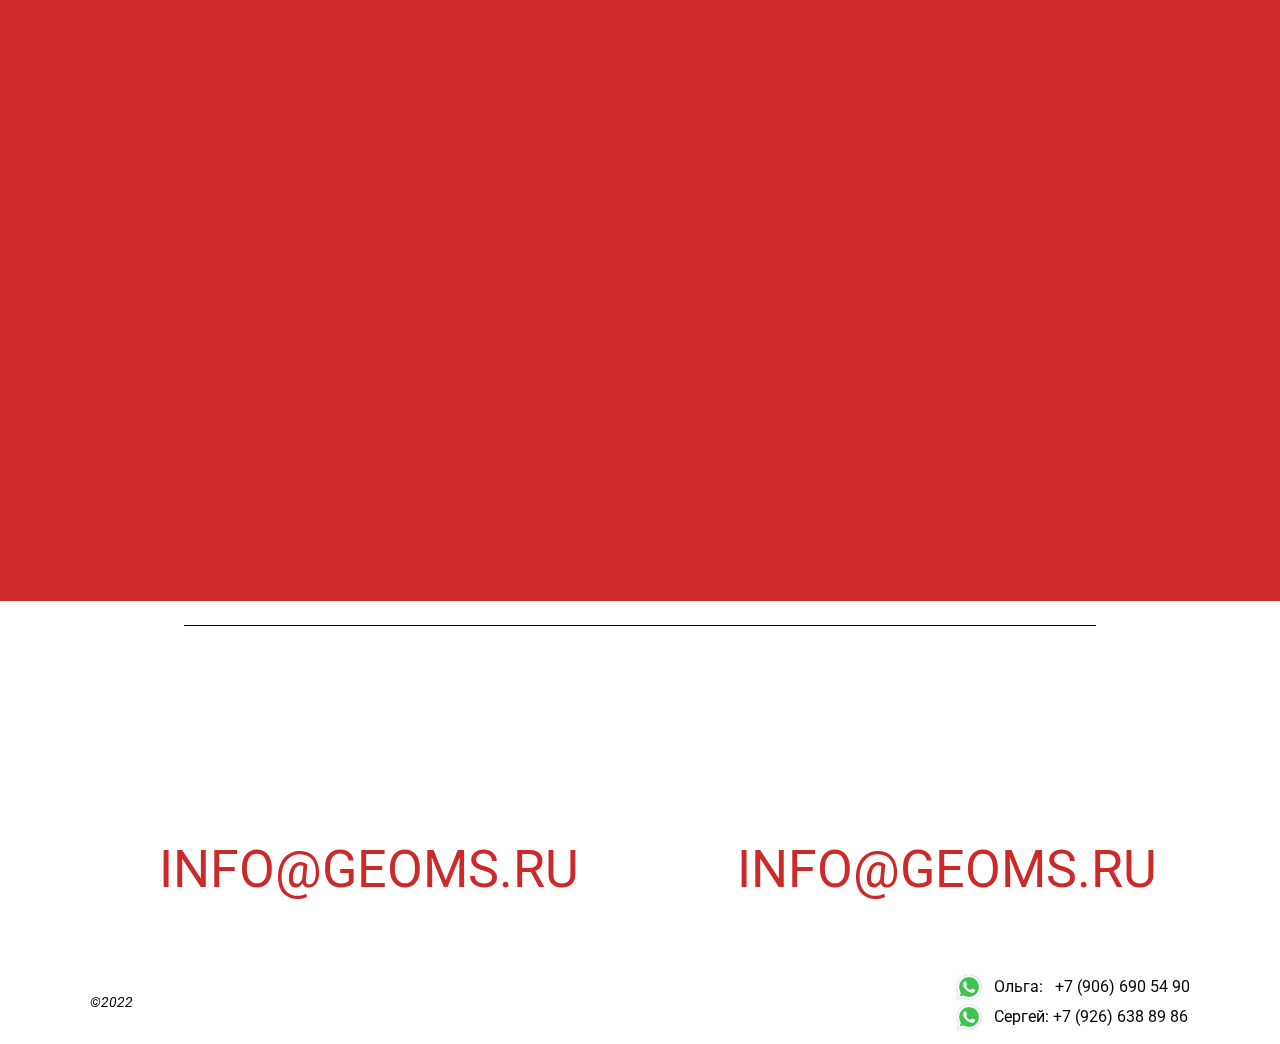
==== commit d2d2fd4f: "Why We? Block" ====
--- a/index.html
+++ b/index.html
@@ -184,48 +184,57 @@
     <!-- Why -->
     <section class="why" id="why">
       <div class="resize">
-        <div class="why__wrapper">
-          <div class="why__text-wrapper">
-            <img class="text-fades" style="opacity: 0;" src="assets/block-6.png" alt="line">
-            <p class="text-fades" style="opacity: 0;">Почему мы?</p>
-          </div>
-          <div class="why__content">
-            <div class="content__item">
-              <em class="text-fades" style="opacity: 0;">December 2020</em>
-              <p class="text-fades" style="opacity: 0;">Partner</p>
-              <span class="text-fades" style="opacity: 0;">
-                Lorem ipsum dolor sit amet, consectetur adipiscing elit.
-                Convallis sed aliquet ut viverra integer vitae id.
-                Nisl volutpat malesuada tellus sapien nisl fringilla.
-              </span>
-            </div>
-            <div class="content__item">
-              <em class="text-fades" style="opacity: 0;">December 2020</em>
-              <p class="text-fades" style="opacity: 0;">Partner</p>
-              <span class="text-fades" style="opacity: 0;">
-                Lorem ipsum dolor sit amet, consectetur adipiscing elit.
-                Convallis sed aliquet ut viverra integer vitae id.
-                Nisl volutpat malesuada tellus sapien nisl fringilla.
-              </span>
-            </div>
-            <div class="content__item">
-              <em class="text-fades" style="opacity: 0;">December 2020</em>
-              <p class="text-fades" style="opacity: 0;">Partner</p>
-              <span class="text-fades" style="opacity: 0;">
-                Lorem ipsum dolor sit amet, consectetur adipiscing elit.
-                Convallis sed aliquet ut viverra integer vitae id.
-                Nisl volutpat malesuada tellus sapien nisl fringilla.
-              </span>
-            </div>
-            <div class="content__item">
-              <em class="text-fades" style="opacity: 0;">December 2020</em>
-              <p class="text-fades" style="opacity: 0;">Partner</p>
-              <span class="text-fades" style="opacity: 0;">
-                Lorem ipsum dolor sit amet, consectetur adipiscing elit.
-                Convallis sed aliquet ut viverra integer vitae id.
-                Nisl volutpat malesuada tellus sapien nisl fringilla.
-              </span>
-            </div>
+        <div class="why__text-wrapper">
+          <img class="text-fades" style="opacity: 0;" src="assets/block-6.png" alt="line">
+          <p class="text-fades" style="opacity: 0;">Почему мы?</p>
+        </div>
+        <div class="why-content" id="why-content">
+          <div class="content-item text-blink" style="opacity: 0; transform: scale(0.9);">
+            <div class="content-number">1</div>
+            <b class="item-header">ЦЕНИМ ВАШЕ ВРЕМЯ</b>
+            <span class="item-body">
+              Работа исполняется в срок, без нюансов.
+            </span>
+          </div>
+          <div class="content-item text-blink" style="opacity: 0; transform: scale(0.9);">
+            <div class="content-number">2</div>
+            <b class="item-header">ШИРОКИЙ КРУГ КОМПЕТЕНЦИЙ</b>
+            <span class="item-body">
+              Мы будем рады сотрудничать как с профессионалами в архитектурной и
+              конструкторской среде, так и участвовать в разработке персональных интерьерных решений.
+            </span>
+          </div>
+          <div class="content-item text-blink" style="opacity: 0; transform: scale(0.9);">
+            <div class="content-number">3</div>
+            <b class="item-header">НЕ ЗЛОУПОТРЕБЛЯЕМ ДОВЕРИЕМ</b>
+            <span class="item-body">
+              Все представленные на сайте материалы получены по согласованию с клиентами,
+              мы не разглашаем персональных данных и не проводим рекламных компаний на их базе.
+              Строго соблюдаем нормы NDA.
+            </span>
+          </div>
+          <div class="content-item text-blink" style="opacity: 0; transform: scale(0.9);">
+            <div class="content-number">4</div>
+            <b class="item-header">УВАЖАЕМ БЮДЖЕТЫ</b>
+            <span class="item-body">
+              Все бюджетные соглашения окончательны и не изменятся в процессе работы.
+            </span>
+          </div>
+          <div class="content-item text-blink" style="opacity: 0; transform: scale(0.9);">
+            <div class="content-number">5</div>
+            <b class="item-header">ВДОХНОВЛЯЕМСЯ ВАМИ</b>
+            <span class="item-body">
+              Каждый проект это возможность поработать с креативными и интересными
+              заказчиками, мы подходим к каждому индивидуально и внимательно слушаем.
+            </span>
+          </div>
+          <div class="content-item text-blink" style="opacity: 0; transform: scale(0.9);">
+            <div class="content-number">6</div>
+            <b class="item-header">ВСЕГДА НА СВЯЗИ</b>
+            <span class="item-body">
+              Мы с готовностью сотрудничаем в долгосрочной перспективе
+              и охотно отвечаем на любые вопросы.
+            </span>
           </div>
         </div>
       </div>
@@ -262,7 +271,19 @@
 
       <section class="year">
         <div class="resize">
-          <em>©2022</em>
+          <div class="year-wrapper">
+            <em>©2022</em>
+            <div class="whats-app-wrapper">
+              <div class="whats-app-item">
+                <img class="whats-app" src="./assets/whatsapp.gif" alt="">
+                <label>Ольга:&nbsp;&nbsp;&nbsp;+7&nbsp;(906)&nbsp;690&nbsp;54&nbsp;90</label>
+              </div>
+              <div class="whats-app-item">
+                <img class="whats-app" src="./assets/whatsapp.gif" alt="">
+                <label>Сергей:&nbsp;+7&nbsp;(926)&nbsp;638&nbsp;89&nbsp;86</label>
+              </div>
+            </div>
+          </div>
         </div>
       </section>
     </section>
--- a/css/style.css
+++ b/css/style.css
@@ -335,69 +335,89 @@
 .why {
     position: relative;
     height: 100%;
-    max-height: min(61.8rem, 618px);
+    max-height: min(90rem, 890px);
     background-color: var(--color-red);
-    padding-top: min(6.5rem, 65px);
+}
+
+.why > .resize {
+    max-width: 1200px;
 }
 
 .why img {
     position: absolute;
-    top: max(-6rem, -60px);
+    top: max(-1rem, -10px);
+    left: 65px;
+    max-width: min(97.3rem, 973px);
+}
+
+.why__text-wrapper {
+    position: relative;
+    font-size: min(9.8rem, 98px);
+    text-transform: uppercase;
+    height: 179px;
+    width: 100%;
+    padding: 35px 0 0 65px;
+}
+
+.why__text-wrapper > p {
+    position: relative;
+    z-index: 2;
+}
+
+.why-content {
+    height: calc(100% - min(17.9rem, 179px));
+    padding: min(3rem, 30px) 0 min(12rem, 120px);
+    justify-content: space-between;
+    display: grid;
+    width: 100%;
+    grid-template-columns: repeat(3, 1fr);
+    grid-template-rows: repeat(2, 1fr);
+    row-gap: 100px;
+}
+
+.content-item {
+    position: relative;
+    width: 100%;
+    height: 100%;
+    text-align: left;
+    max-width: min(36rem, 360px);
+    flex-direction: column;
+    align-items: flex-start;
+    display: flex;
+    transition: 1600ms;
+}
+
+.content-number {
+    position: absolute;
+    z-index: 1;
+    line-height: 150px;
     left: 0;
-    max-width: min(97.3rem, 973px);
-}
-
-.why__wrapper {
-    max-width: min(117rem, 1170px);
-    height: 100%;
-    width: 100%;
-}
-
-.why__text-wrapper {
-    position: relative;
-    margin: 0 auto;
-    font-size: min(9.6rem, 96px);
-    text-transform: uppercase;
-}
-
-.why__text-wrapper > p {
-    position: relative;
+    right: 0;
+    top: 0;
+    text-align: center;
+    font-size: 200px;
+    font-family: sans-serif;
+    font-weight: 700;
+    color: rgba(230, 230, 230, 0.7);
+    opacity: 0.6;
+    user-select: none;
+}
+
+.content-item > .item-header {
+    font-size: min(2.4rem, 24px);
+    width: 100%;
     z-index: 2;
-    margin-left: min(4.5rem, 45px);
-}
-
-.why__content {
-    height: calc(100% - min(11rem, 110px));
-    padding-top: min(12rem, 120px);
-    display: flex;
-    justify-content: space-between;
-}
-
-.content__item {
-    position: relative;
-    max-width: min(26rem, 260px);
-    width: 100%;
-    height: 100%;
-    display: flex;
-    flex-direction: column;
-    border-top: 1px solid #000;
-    border-bottom: 1px solid #000;
-}
-
-.content__item > em {
-    font-size: 16px;
-    opacity: 0.6;
-    margin: min(3rem, 30px) 0 5px;
-}
-
-.content__item > p {
-    font-size: min(2.4rem, 24px);
-}
-
-.content__item > span {
-    font-size: min(1.8rem, 18px);
+    position: relative;
+    padding: min(6.5rem, 65px) 0 min(1rem, 10px);
+    margin-bottom: min(0.4rem, 4px);
+    text-align: left;
+}
+
+.content-item > .item-body {
+    font-size: min(1.6rem, 16px);
+    z-index: 2;
+    font-weight: 300;
     line-height: 1.6;
-    margin: auto 0 min(2rem, 20px);
 }
 
 
@@ -442,10 +462,40 @@
     padding-bottom: min(1.5rem, 15px);
 }
 
-.year > div > em {
-    font-size: min(1.6rem, 16px);
+.year > div > div > em {
+    font-size: min(1.8rem, 18px);
     width: 100%;
     max-width: min(117rem, 1170px);
+}
+
+.year-wrapper {
+    display: flex;
+    justify-content: space-between;
+    align-items: center;
+    max-width: 1100px;
+    width: 100%;
+}
+
+.whats-app-wrapper {
+    display: flex;
+    flex-direction: column;
+    justify-content: center;
+}
+
+.whats-app-item {
+    display: flex;
+    align-items: center;
+}
+
+.whats-app-item > label {
+    font-size: min(2rem, 20px);
+    height: fit-content;
+}
+
+.whats-app {
+    height: 30px;
+    width: 30px;
+    margin: 0 10px;
 }
 
 /* <!-- Default Marquee --> */
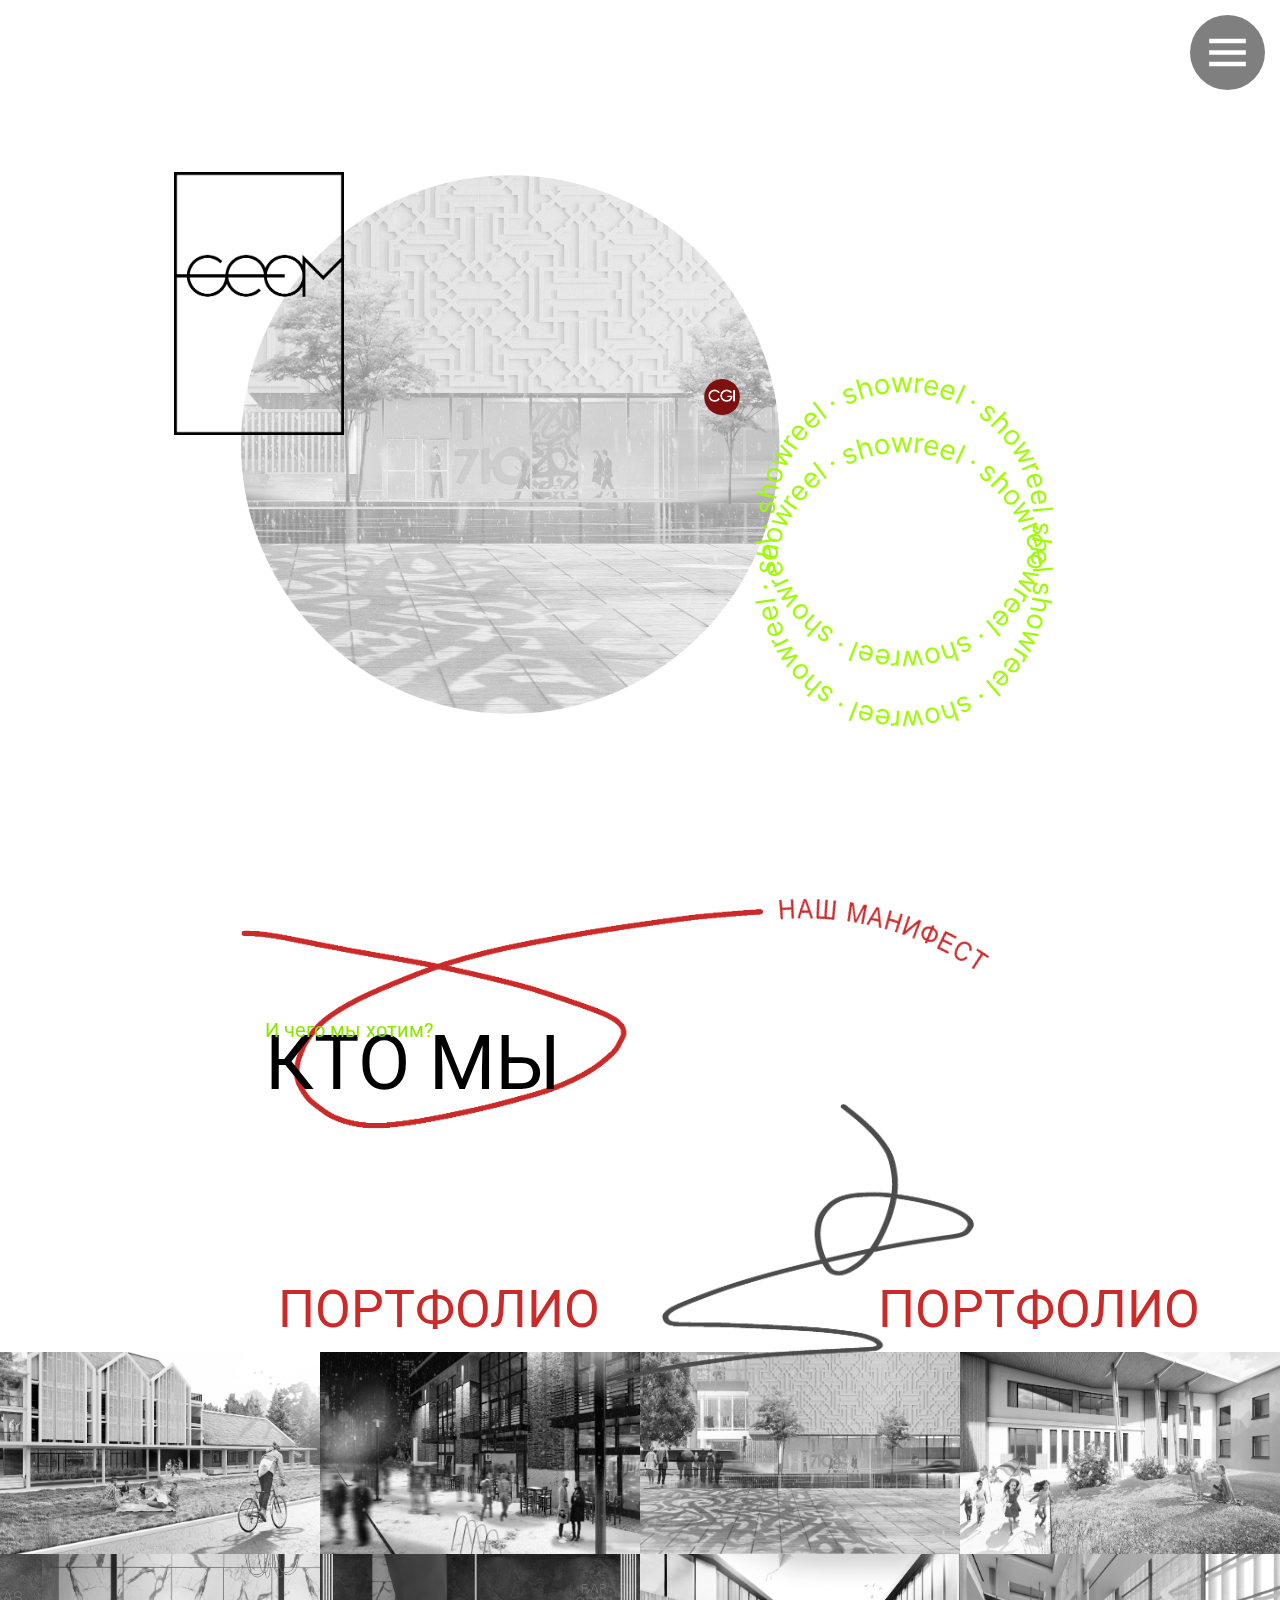
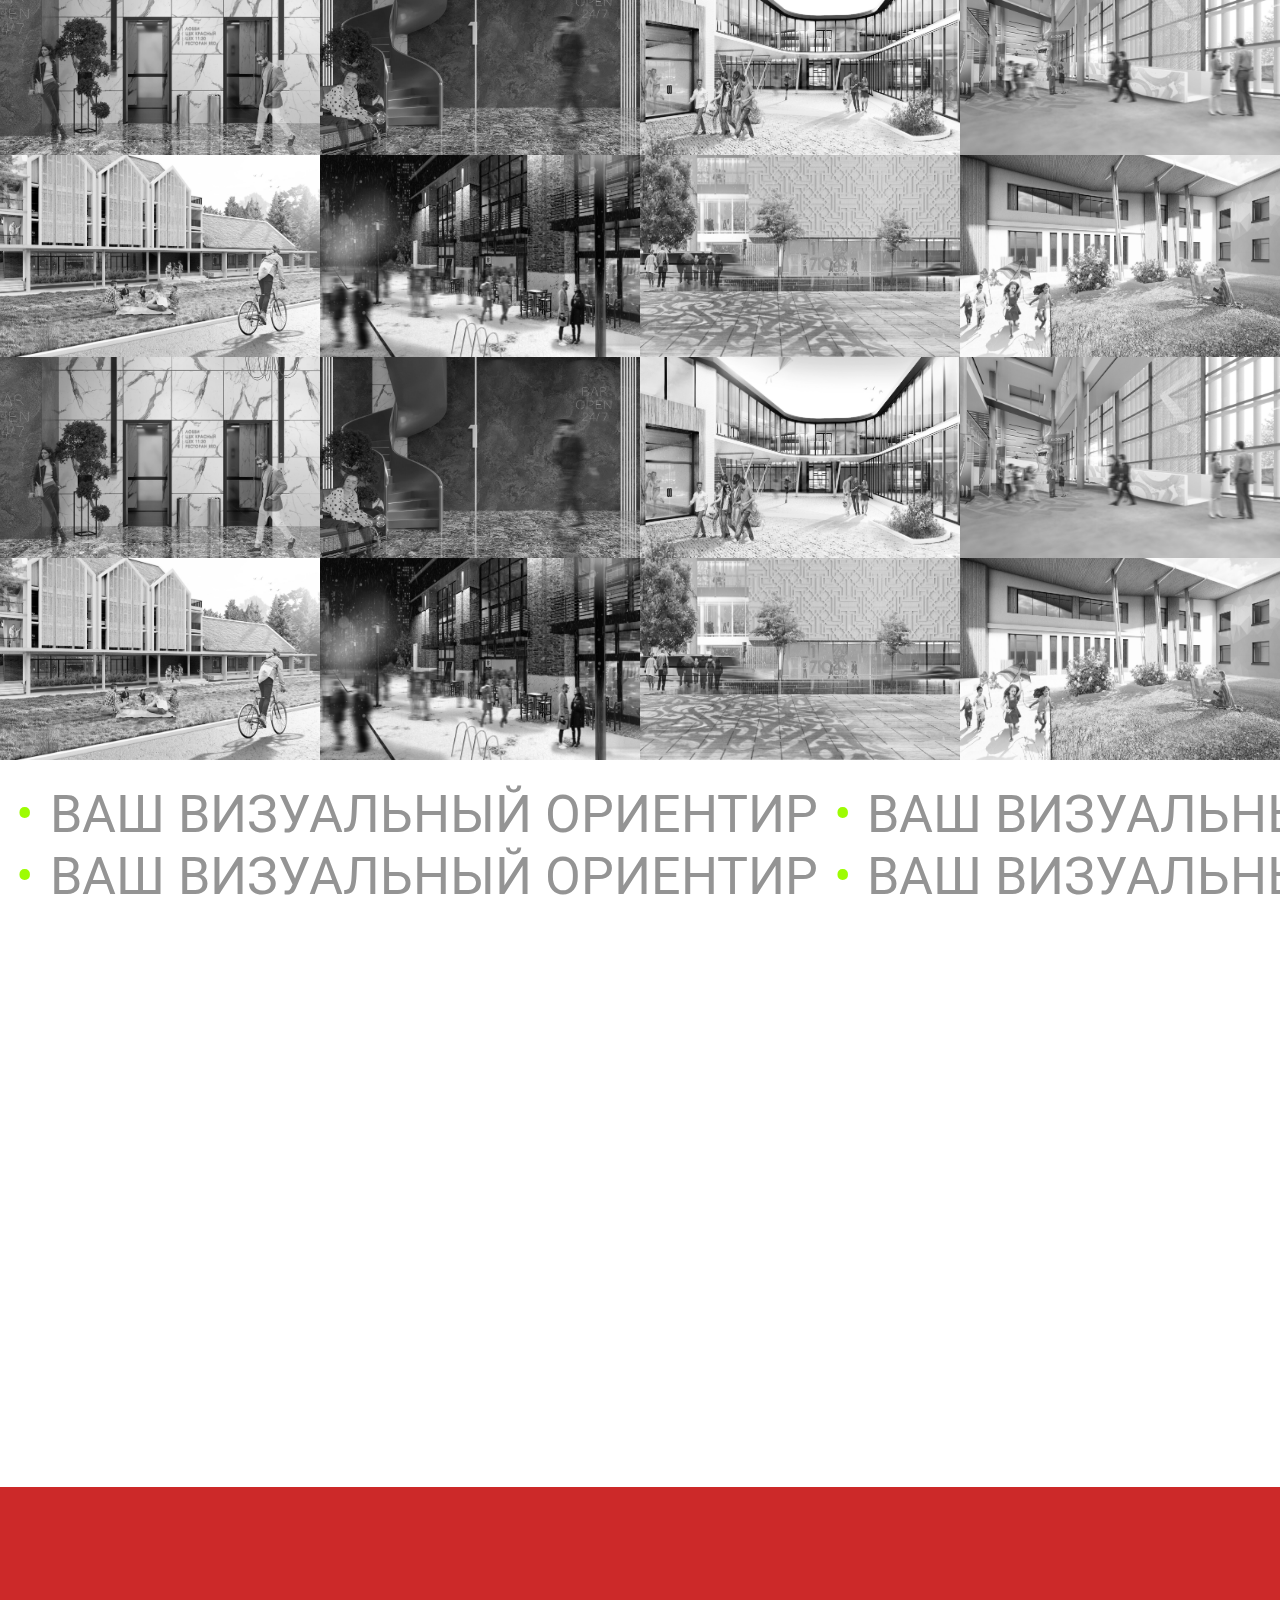
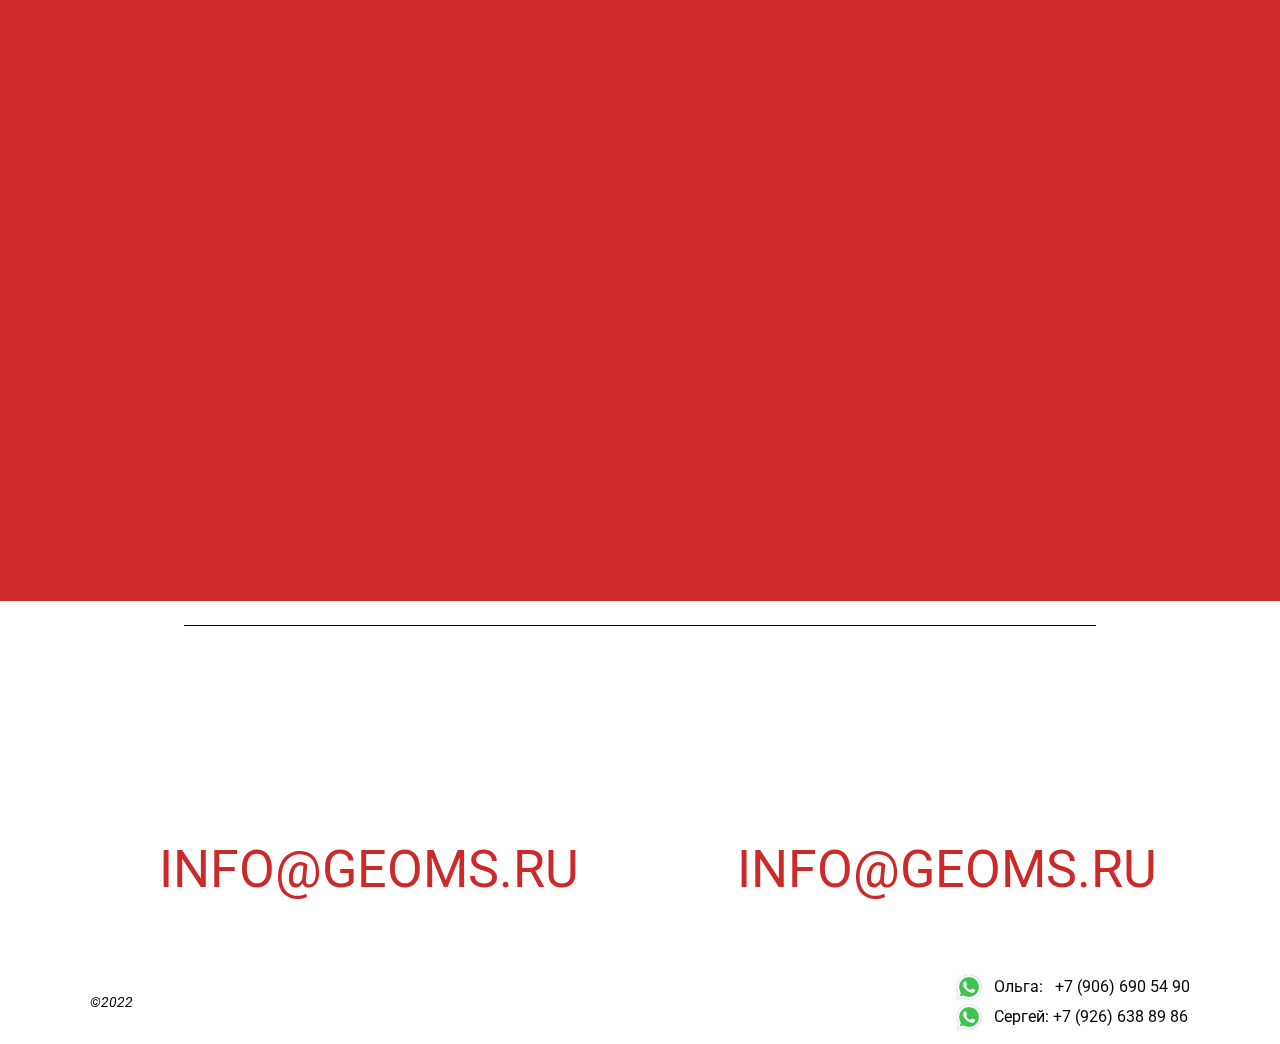
==== commit fd424acd: "Change WhyWe block" ====
--- a/index.html
+++ b/index.html
@@ -34,21 +34,34 @@
     <section class="about" id="about">
       <div class="resize">
         <div class="about__text-wrapper">
-          <img class="about__img-line" src="assets/block-2_line.png" alt="line">
-          <img class="about__img-manifest" style="transform: rotate(15deg);" src="assets/block-2_manifest.png" alt="manifest">
+          <img class="about__img-line" src="assets/block-2_line.png" alt="">
+          <img class="about__img-manifest" style="transform: rotate(15deg);" src="assets/block-2_manifest.png" alt="">
           <p class="about__who" id="about__who">
             Кто&nbsp;мы<br />
           </p>
           <div class="what-we-want">
             <span id="what-we-want">И чего мы хотим?</span>
           </div>
-          <p class="about__about-us text-fades" style="opacity: 0;">
-            "Визуальная составляющая должна быть во
-            <br>главе угла, образы медленнее выветриваются из
-            <br>головы и лучше доносят смысл. И в век
-            <br>пресыщения информацией, мы любим получать
-            <br>ее быстро, доходчиво и красочно".
-          </p>
+          <div class="about-us-content">
+            <p class="about__about-us text-1 text-fades" style="opacity: 0;">
+              "ВИЗУАЛЬНАЯ СОСТАВЛЯЮЩАЯ ДОЛЖНА БЫТЬ ВО ГЛАВЕ УГЛА, ОБРАЗЫ
+              <br>МЕДЛЕННЕЕ ВЫВЕТРИВАЮТСЯ ИЗ ГОЛОВЫ И ЛУЧШЕ ДОНОСЯТ СМЫСЛ.
+              <br>И В ВЕК ПРЕСЫЩЕНИЯ ИНФОРМАЦИЕЙ, МЫ ЛЮБИМ ПОЛУЧАТЬ ЕЕ
+              <br>БЫСТРО, ДОХОДЧИВО И КРАСОЧНО".
+            </p>
+            <p class="about__about-us text-2 text-fades" style="opacity: 0;">
+              С ВАШИХ СЛОВ, ЛИСТА ТЕТРАДИ ИЛИ ПРОФЕССИОНАЛЬНОГО ЧЕРТЕЖА - МЫ
+              <br>СОЗДАЕМ ВИЗУАЛЬНЫЕ ПРОЕКТЫ МЕСТ КОТОРЫЕ ВАМ ПРЕДСТОИТ ВОЗВЕСТИ ИЛИ
+              <br>ДЕКОРИРОВАТЬ. ВАМ НУЖНО ПРЕДСТАВЛЕНИЕ КОМНАТЫ? КВАРТИРЫ? ИЛИ ДАЖЕ
+              <br>ЗДАНИЯ С УЛИЦЕЙ, ГДЕ ЭТА КВАРТИРА НАХОДИТСЯ? ЭТИ ЗАДАЧИ ВХОДЯТ В
+              <br>СФЕРЫ НАШИХ КОМПЕТЕНЦИЙ.
+            </p>
+            <p class="about__about-us text-3 text-fades" style="opacity: 0;">
+              МЫ С РАДОСТЬЮ ВЫСТУПИМ АССИСТЕНТАМИ ВАШЕМУ ВИДЕНИЮ
+              <br>И ПОМОЖЕМ ОБЕРНУТЬ В ВИЗУАЛЬНУЮ ФОРМУ ЛЮБОЙ, САМЫЙ
+              <br>СМЕЛЫЙ ПРОЕКТ.
+            </p>
+          </div>
           <img class="about__img-line-2" src="assets/block-2_line-2.png" alt="line">
         </div>
       </div>
--- a/css/style.css
+++ b/css/style.css
@@ -184,13 +184,13 @@
 .about__img-line {
     max-width: min(88.8rem, 888px);
     top: max(-23rem, -230px);
-    left: max(-10rem, -100px);
+    left: max(-18rem, -180px);
 }
 
 .about__img-line-2 {
     max-width: min(49.9rem, 499px);
-    left: 55%;
-    top: min(11.5rem, 115px);
+    left: 40%;
+    top: min(14rem, 140px);
     filter: grayscale(1);
     animation: rotate 30s infinite linear;
 }
@@ -198,13 +198,14 @@
 .about__img-manifest {
     max-width: min(48.2rem, 482px);
     top: max(-12.5rem, -125px);
-    left: min(60rem, 600px);
+    left: min(52rem, 520px);
 }
 
 .about__who {
     display: flex;
     flex-direction: column;
-    font-size: min(max(9.6rem, 30px), 96px);
+    font-size: min(max(9.6rem, 30px), 85px);
+    margin-top: 40px;
     flex: 1;
     position: relative;
     text-transform: uppercase;
@@ -230,9 +231,45 @@
 .about__about-us {
     text-transform: uppercase;
     text-align: right;
-    line-height: 1.6;
     font-size: min(max(1.6rem, 11px), 16px);
     position: relative;
+}
+
+.about-us-content {
+    display: flex;
+    flex-direction: column;
+    max-width: 585px;
+}
+
+.about-us-content > p:first-child {
+    text-align: right;
+}
+
+.about-us-content > p:not(:first-child) {
+    text-align: left;
+}
+
+.text-1,
+.text-2,
+.text-3 {
+    width: fit-content;
+}
+
+.text-1 {
+    font-size: min(1.6rem, 16px);
+}
+
+.text-2 {
+    font-size: min(1.3rem, 13px);
+    letter-spacing: 0.5px;
+    line-height: min(max(1.7rem, 13px), 17px);
+    color: #8a8a8a;
+}
+
+.text-3 {
+    font-size: min(1.8rem, 18px);
+    line-height: 23px;
+    color: #a80000;
 }
 
 /* <!-- Gallery --> */
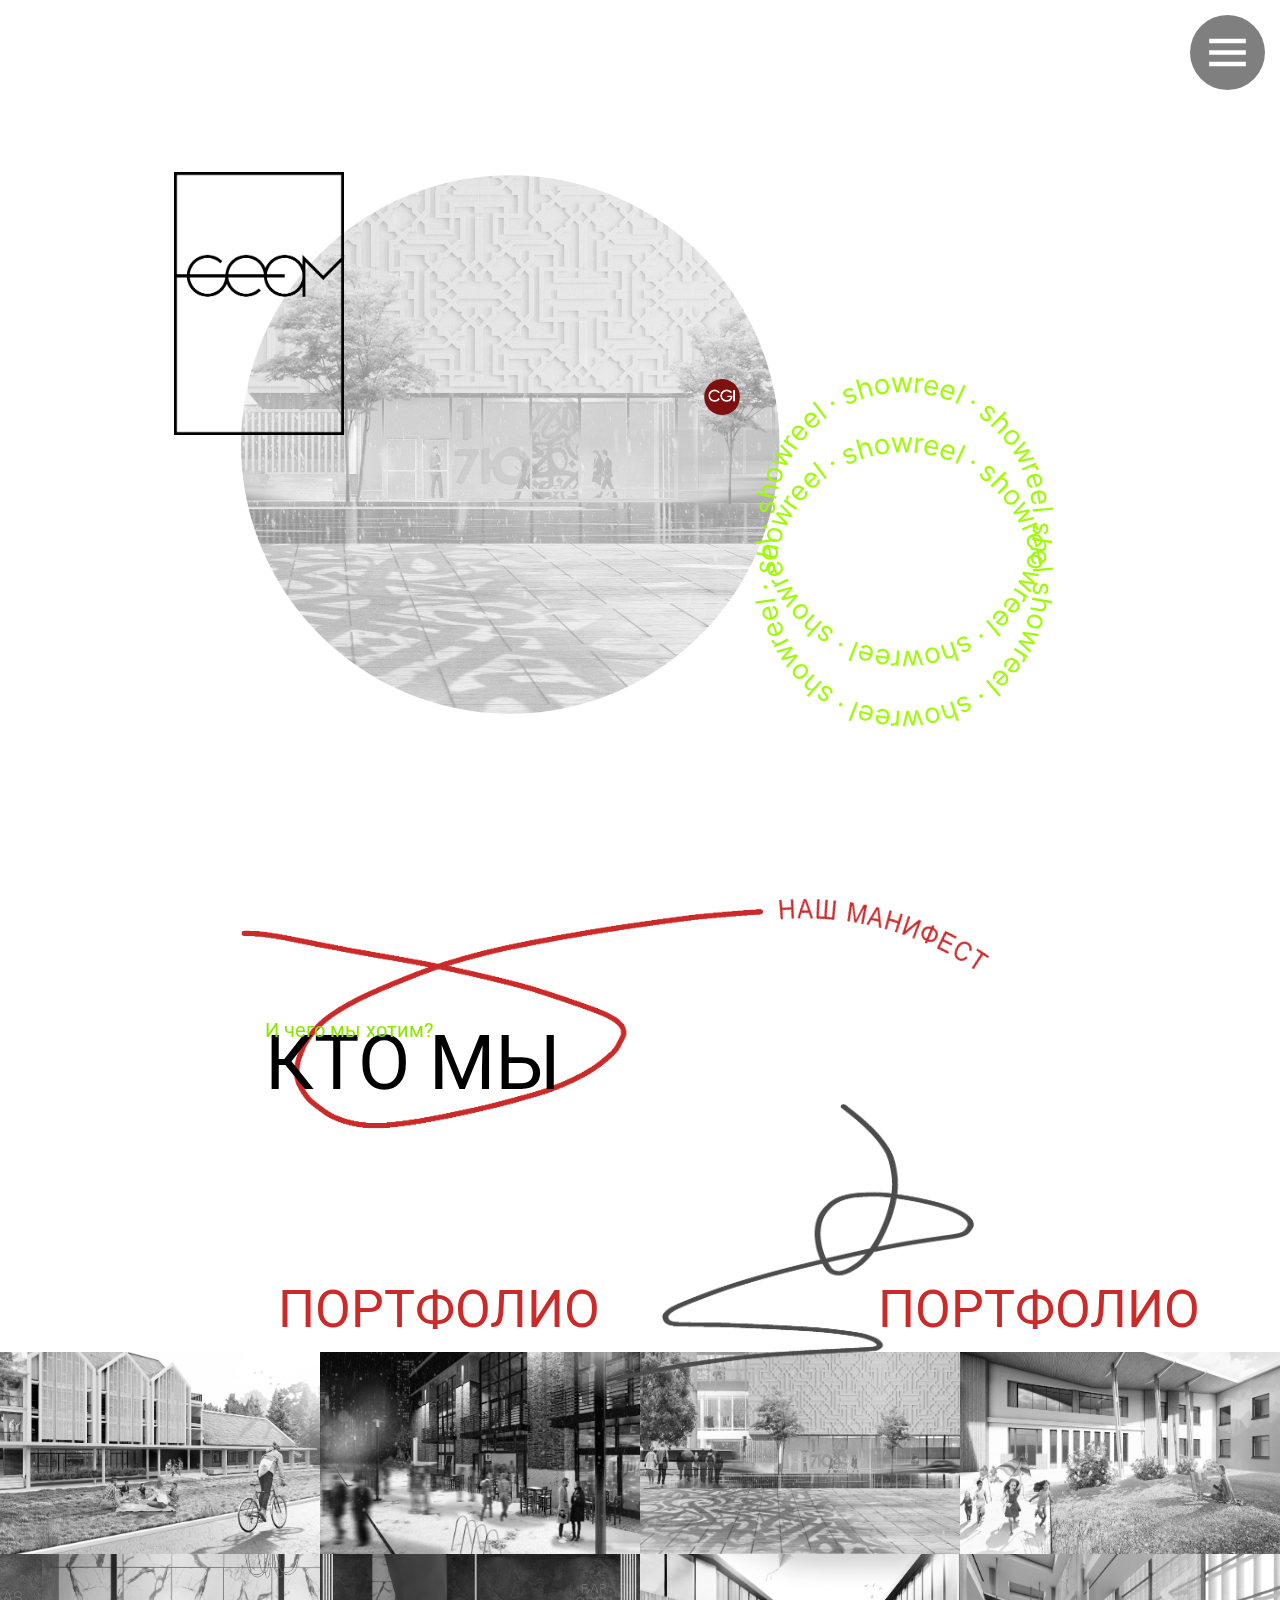
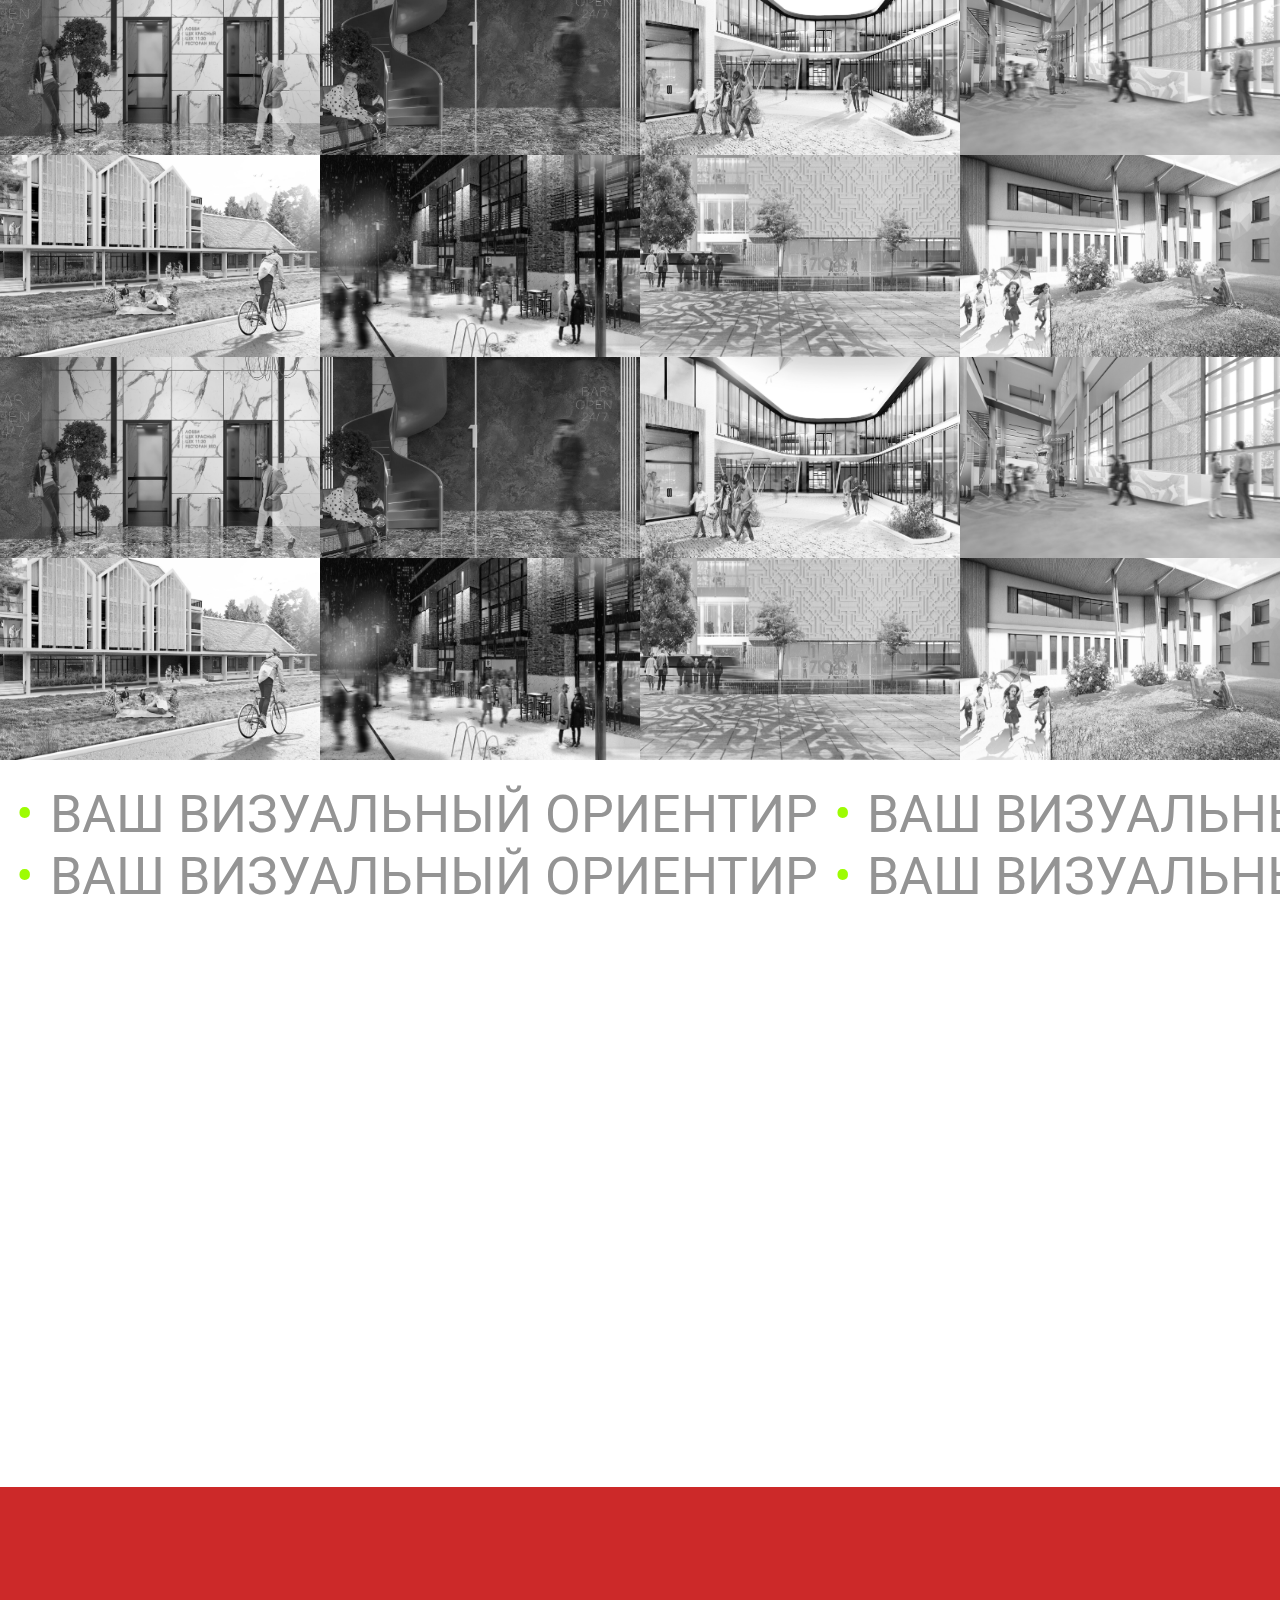
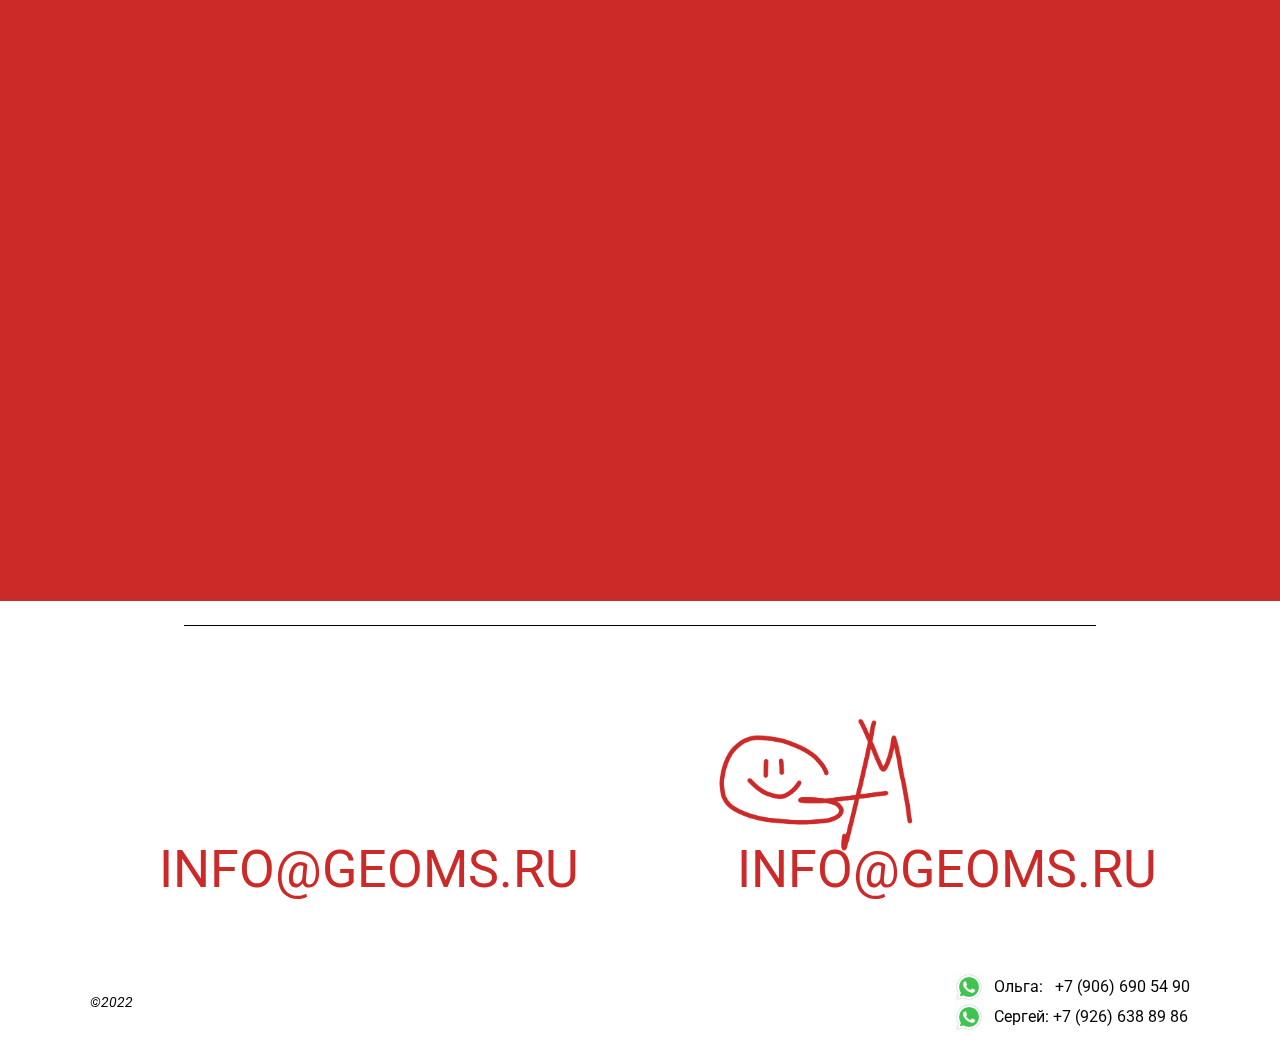
==== commit c7f39b6f: "Finish Footer Float element" ====
--- a/index.html
+++ b/index.html
@@ -262,7 +262,7 @@
         </div>
 
         <!-- Have a bug -->
-        <!-- <img id="footer-float" class="footer__float" src="./assets/block-7_float.png" alt="" /> -->
+         <img id="footer-float" class="footer__float" src="./assets/block-7_float.png" alt="" />
       </div>
 
       <section class="marquee email-marquee">
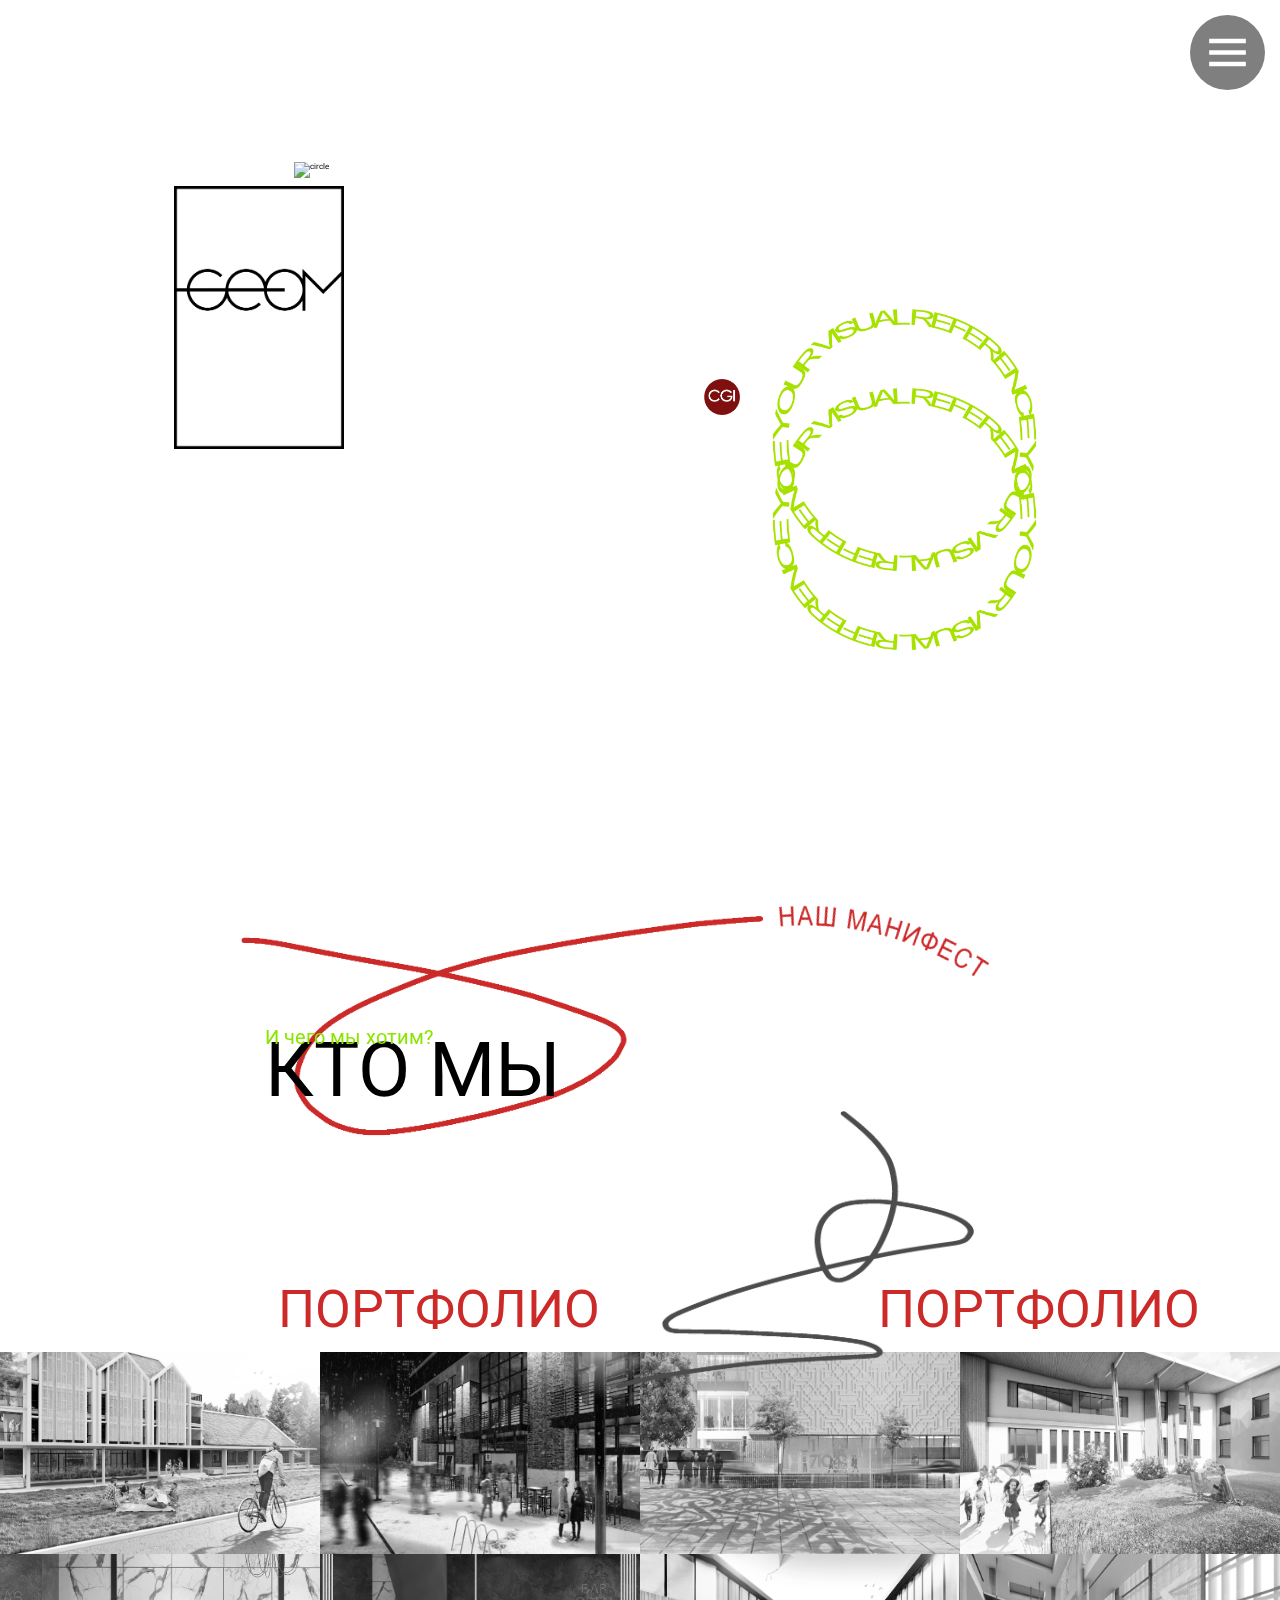
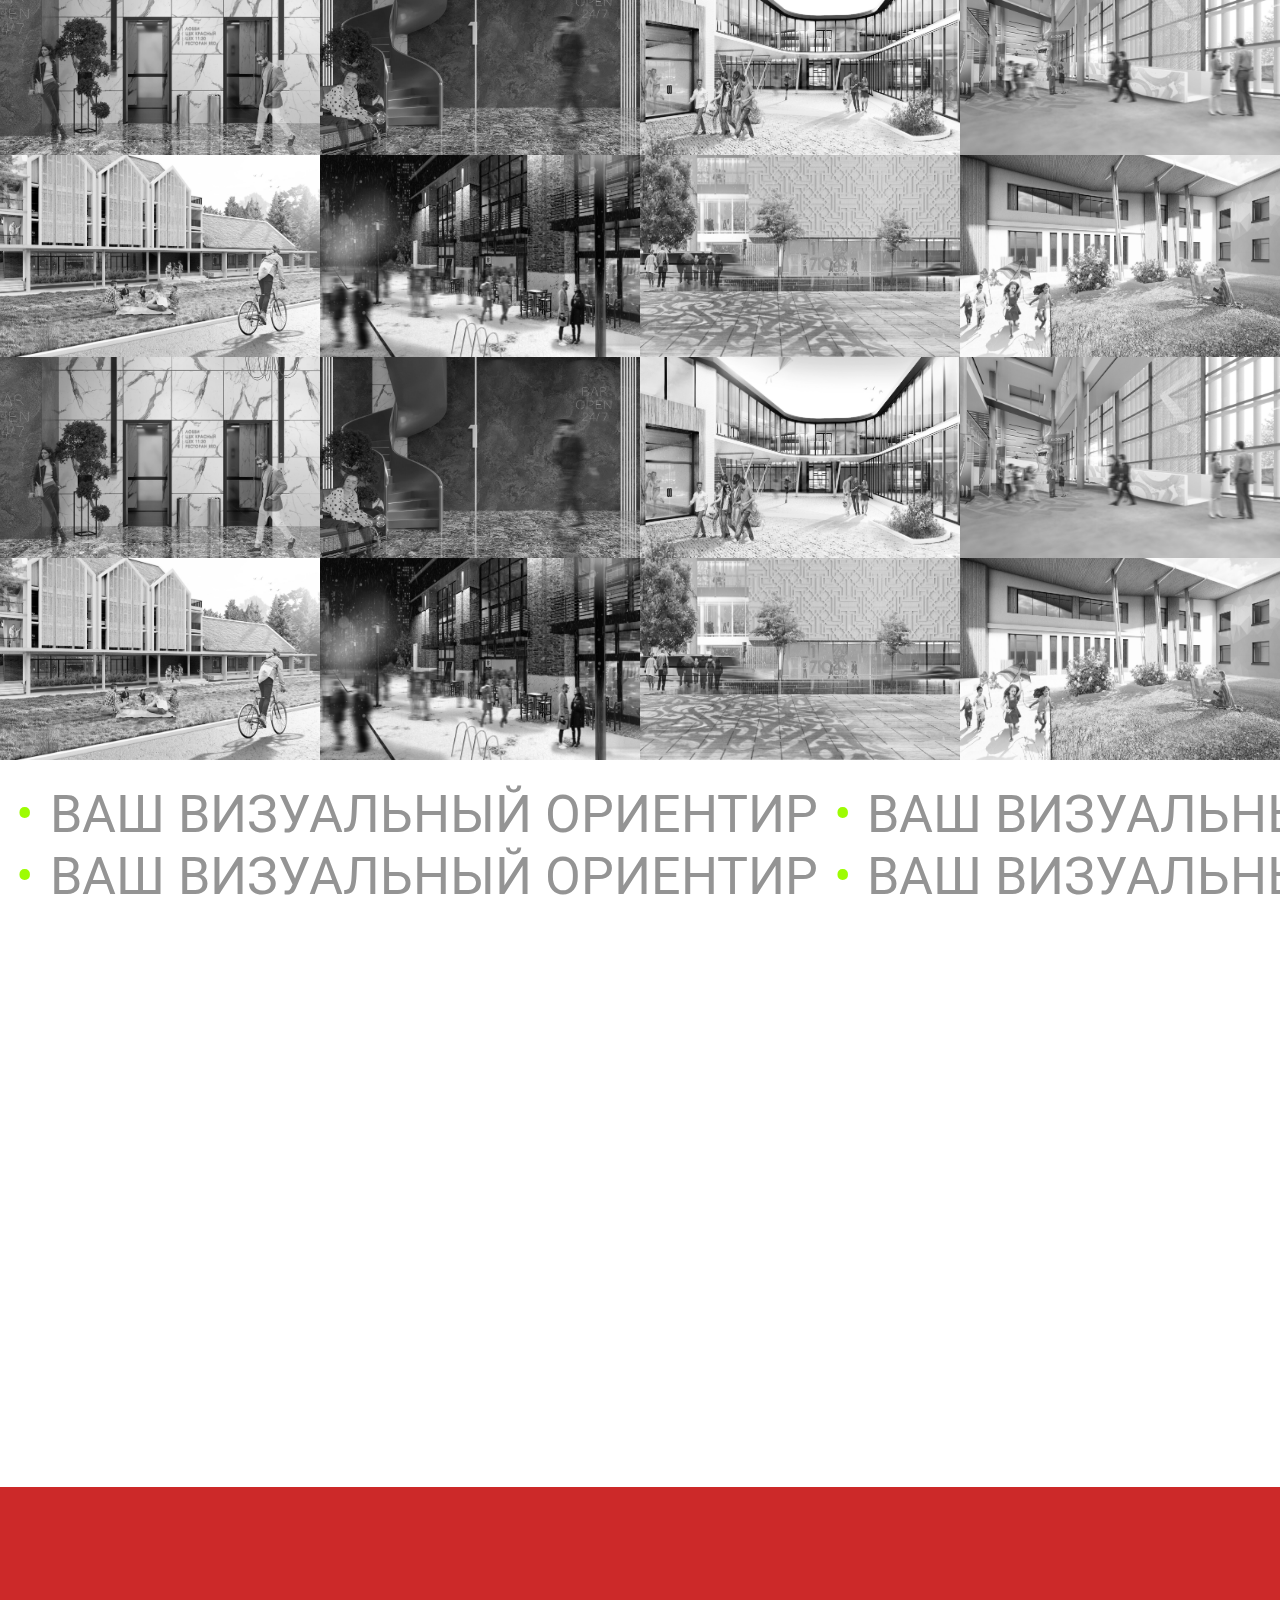
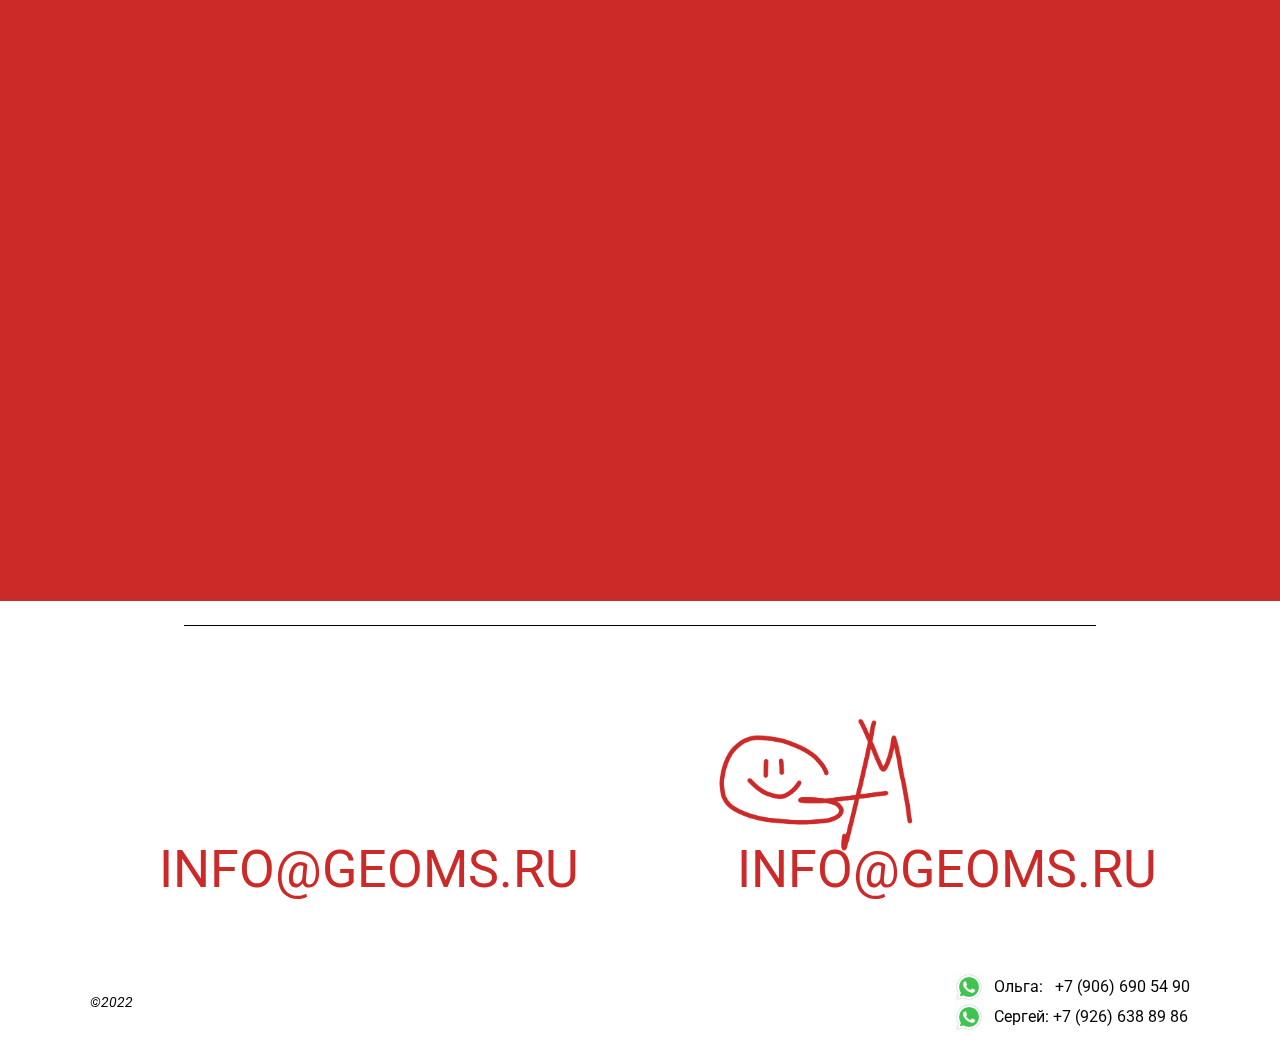
==== commit e4a0f443: "Add new pictures and change main block" ====
--- a/index.html
+++ b/index.html
@@ -17,14 +17,14 @@
     <!-- Welcome -->
     <section class="welcome" id="welcome">
       <div class="resize">
-        <img class="welcome__img-circle" src="assets/block-1_circle.png" alt="circle">
+        <img class="welcome__img-circle" src="assets/фот%201.png" alt="circle">
         <div class="welcome__text-wrapper">
           <p class="text-fades" style="opacity: 0;">
             COMPUTER- GENERATED IMAGERY
           </p>
           <img class="welcome__img-square" id="welcome-square" src="assets/block-1_square.png" alt="square">
-          <img class="welcome__img-circle-2" src="assets/block-1_circle-2.svg" alt="circle-2">
-          <img class="welcome__img-circle-3" src="assets/block-1_circle-2.svg" alt="circle-2">
+          <img class="welcome__img-circle-2" src="assets/круг%201.png" alt="circle-2">
+          <img class="welcome__img-circle-3" src="assets/круг%201.png" alt="circle-2">
         </div>
         <img class="welcome__img-float" id="welcome-float" src="assets/block-1_float.png" alt="float">
       </div>
@@ -50,14 +50,13 @@
               <br>БЫСТРО, ДОХОДЧИВО И КРАСОЧНО".
             </p>
             <p class="about__about-us text-2 text-fades" style="opacity: 0;">
-              С ВАШИХ СЛОВ, ЛИСТА ТЕТРАДИ ИЛИ ПРОФЕССИОНАЛЬНОГО ЧЕРТЕЖА - МЫ
-              <br>СОЗДАЕМ ВИЗУАЛЬНЫЕ ПРОЕКТЫ МЕСТ КОТОРЫЕ ВАМ ПРЕДСТОИТ ВОЗВЕСТИ ИЛИ
-              <br>ДЕКОРИРОВАТЬ. ВАМ НУЖНО ПРЕДСТАВЛЕНИЕ КОМНАТЫ? КВАРТИРЫ? ИЛИ ДАЖЕ
+              СОЗДАЕМ ВИЗУАЛЬНЫЕ ПРОЕКТЫ МЕСТ КОТОРЫЕ ВАМ ПРЕДСТОИТ ВОЗВЕСТИ ИЛИ
+              <br>ДЕКОРИРОВАТЬ. НУЖНО ПРЕДСТАВЛЕНИЕ КОМНАТЫ? КВАРТИРЫ? ИЛИ ДАЖЕ
               <br>ЗДАНИЯ С УЛИЦЕЙ, ГДЕ ЭТА КВАРТИРА НАХОДИТСЯ? ЭТИ ЗАДАЧИ ВХОДЯТ В
               <br>СФЕРЫ НАШИХ КОМПЕТЕНЦИЙ.
             </p>
             <p class="about__about-us text-3 text-fades" style="opacity: 0;">
-              МЫ С РАДОСТЬЮ ВЫСТУПИМ АССИСТЕНТАМИ ВАШЕМУ ВИДЕНИЮ
+              С РАДОСТЬЮ ВЫСТУПИМ АССИСТЕНТАМИ ВАШЕМУ ВИДЕНИЮ
               <br>И ПОМОЖЕМ ОБЕРНУТЬ В ВИЗУАЛЬНУЮ ФОРМУ ЛЮБОЙ, САМЫЙ
               <br>СМЕЛЫЙ ПРОЕКТ.
             </p>
--- a/css/style.css
+++ b/css/style.css
@@ -16,9 +16,9 @@
 }
 
 @keyframes invisible {
-    0% { opacity: 1 }
-    50% { opacity: 0.1 }
-    100% { opacity: 1 }
+    0% { opacity: 0.1 }
+    50% { opacity: 1 }
+    100% { opacity: 0.1 }
 }
 
 @keyframes scroll {
@@ -125,29 +125,29 @@
 
 .welcome__img-circle {
     top: calc(50% - min(72.5rem, 725px) / 2);
-    left: calc(40% - min(72.5rem, 725px) / 2);
+    left: calc(40% - min(55rem, 550px) / 2);
     z-index: 11;
     width: min(72.5rem, 725px);
-    animation: rotate 10s infinite linear, invisible 10s infinite linear;
+    animation: rotate 8500ms infinite linear, invisible 3s infinite linear;
 }
 .welcome__img-circle-2,
 .welcome__img-circle-3 {
-    z-index: 13;
+    z-index: 6;
     width: min(37.6rem, 376px);
     right: -20%;
+    bottom: 15%;
+    animation: rotate 1600ms infinite linear;
+}
+
+.welcome__img-circle-2 {
     bottom: -5%;
-    animation: rotate 20s infinite linear;
-}
-
-.welcome__img-circle-2 {
-    bottom: -20%;
     z-index: 20;
 }
 
 .welcome__img-square {
     z-index: 13;
     width: min(21.5rem, 215px);
-    top: -20%;
+    top: -16.5%;
     left: max(-21.5rem, -215px);
 }
 
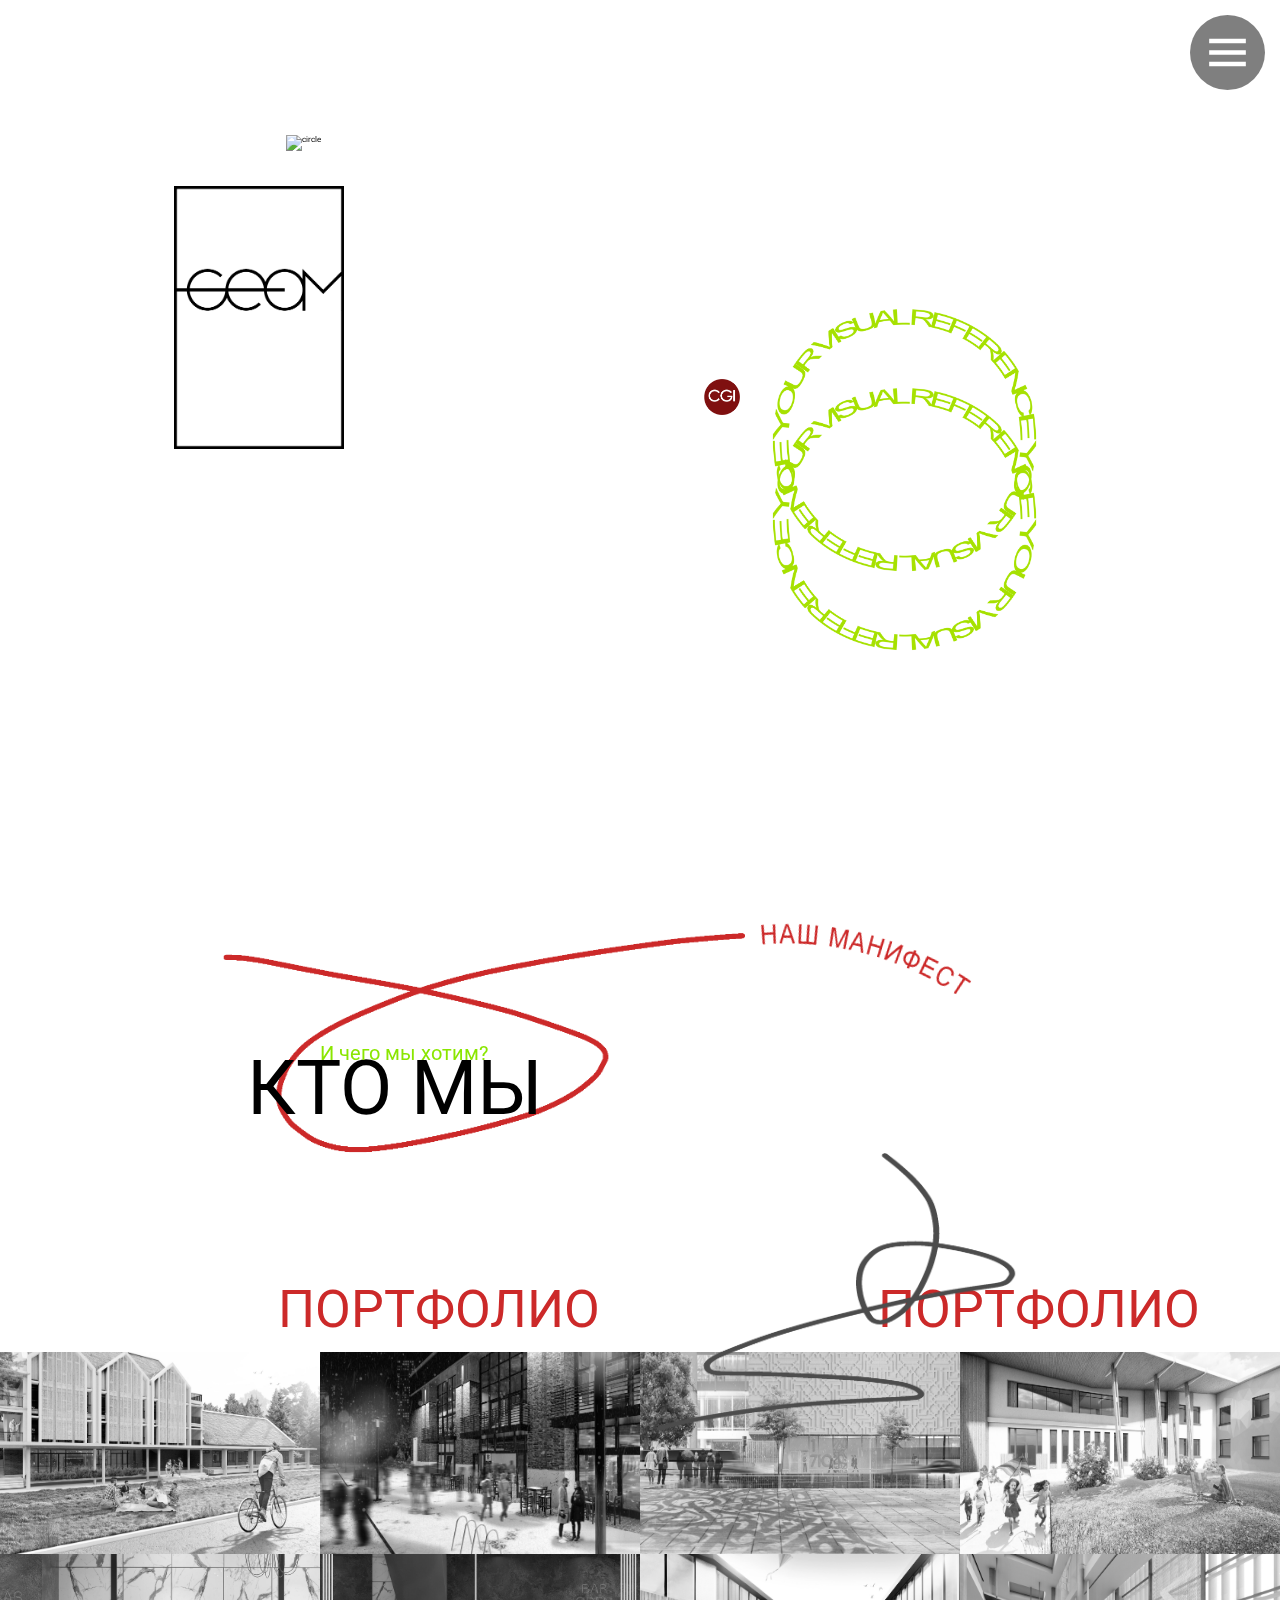
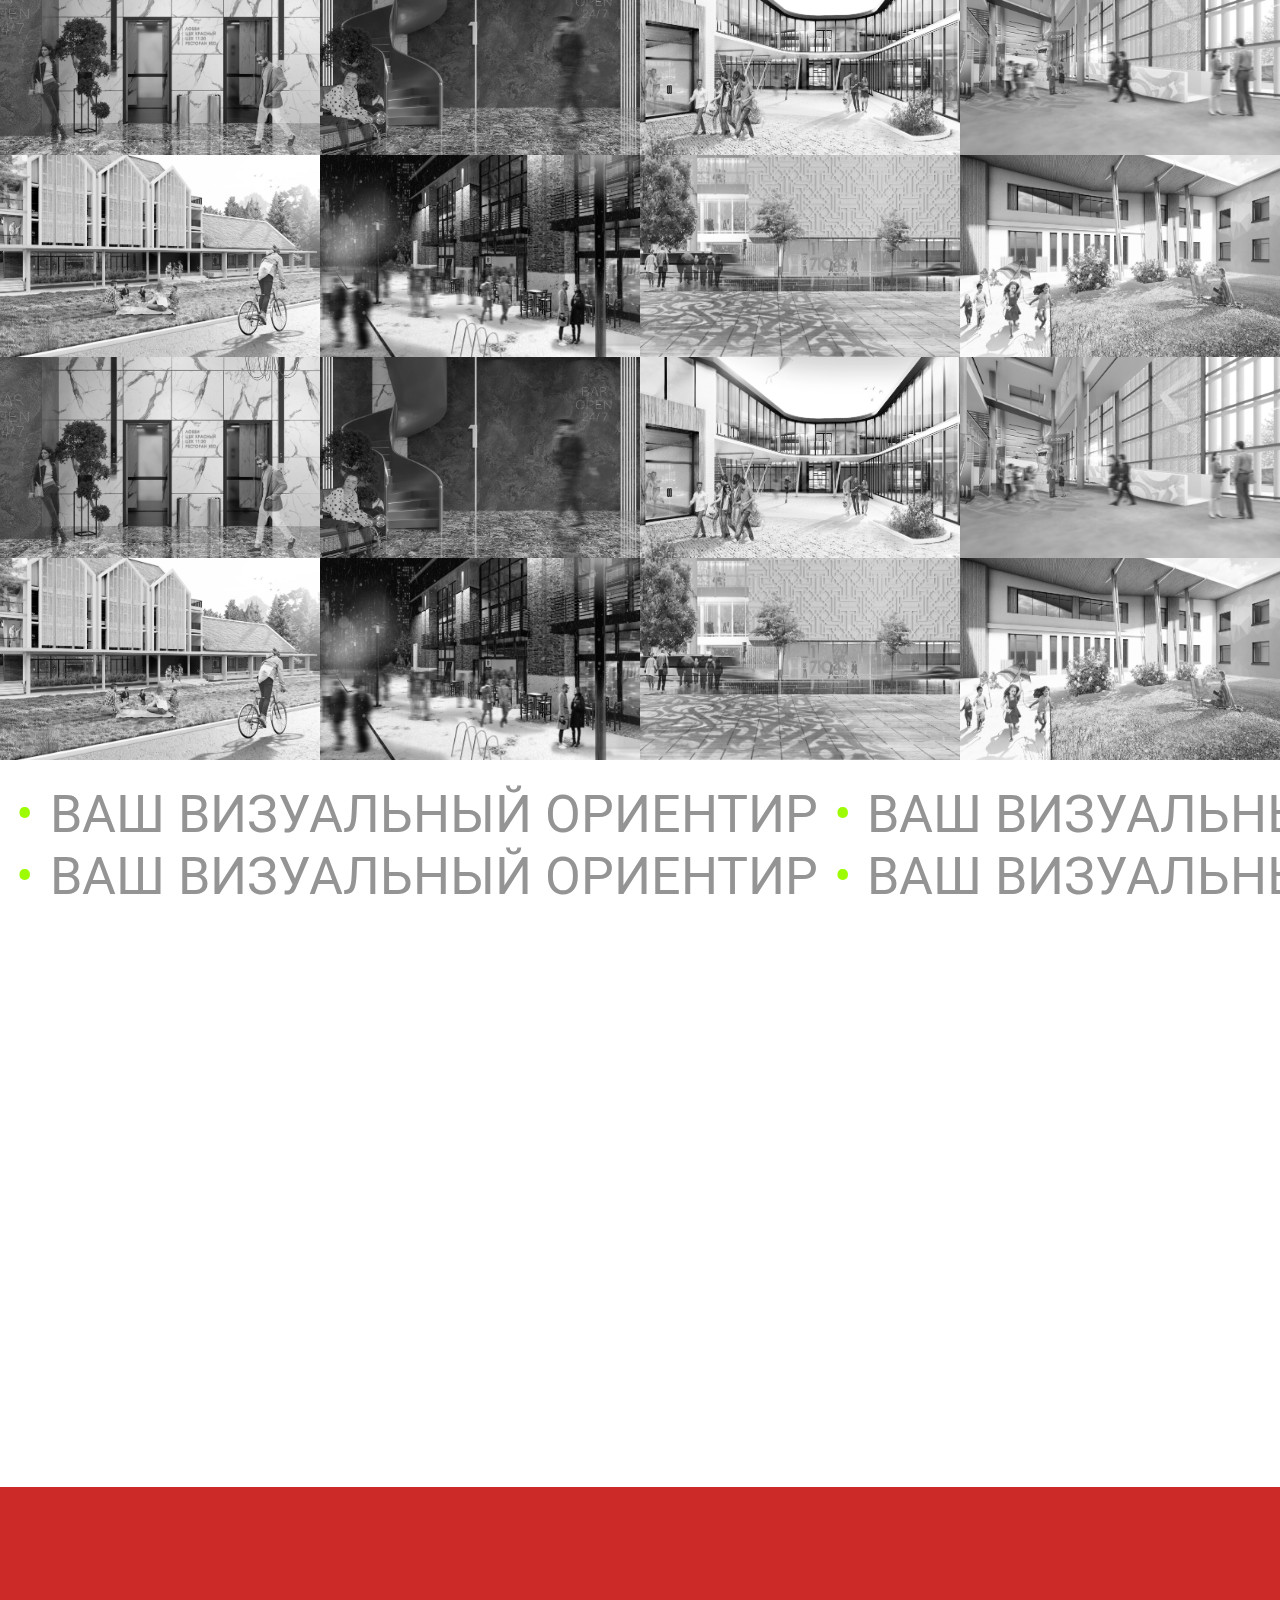
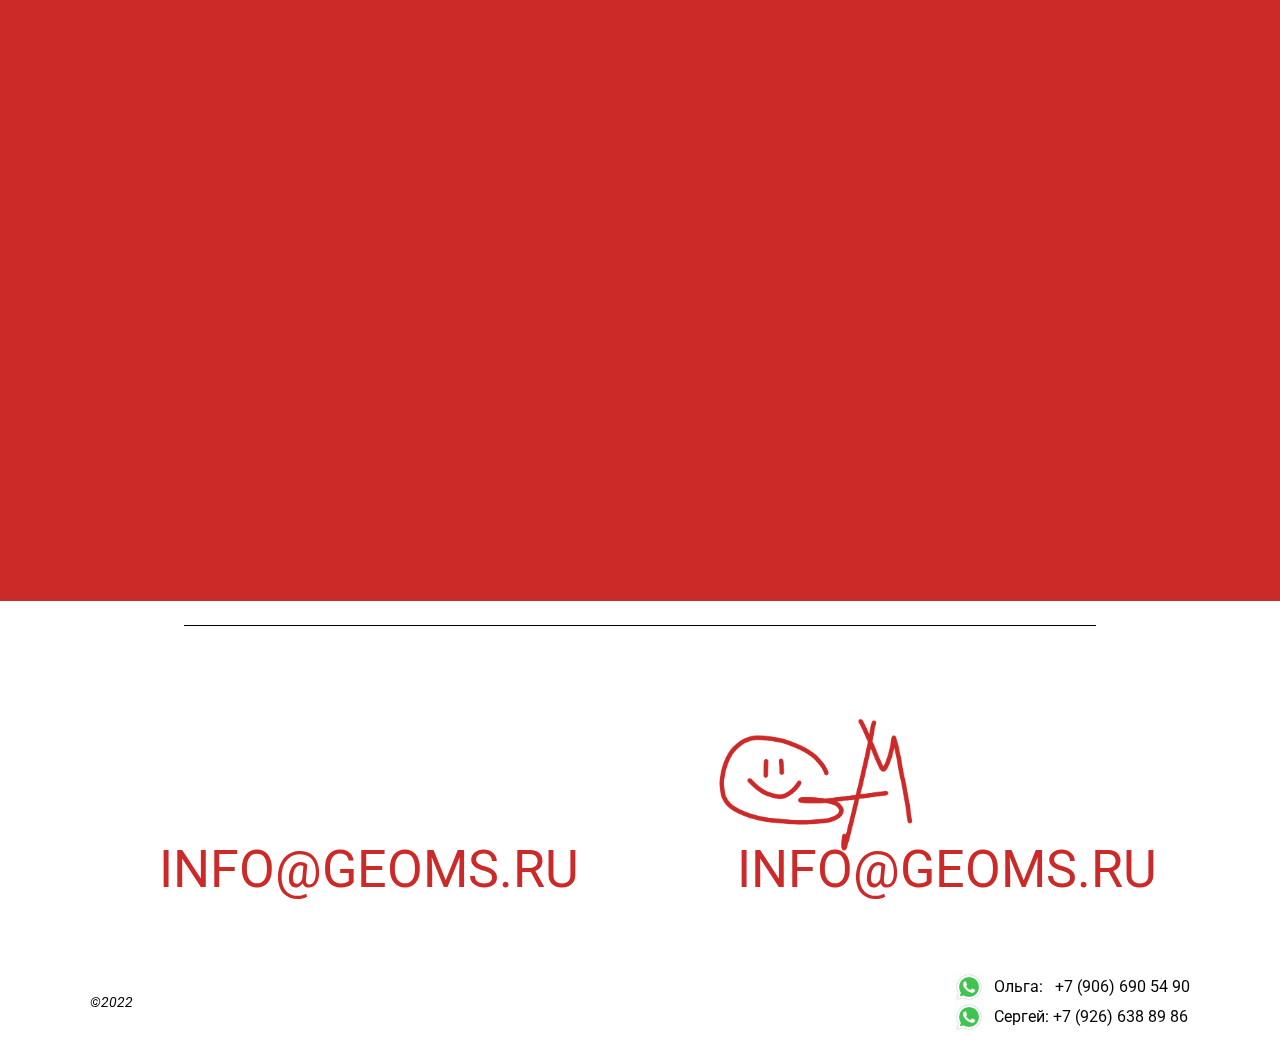
==== commit a497cc7f: "Fix blink text visible" ====
--- a/index.html
+++ b/index.html
@@ -14,7 +14,6 @@
 </head>
 <body id="body">
   <main id="main" class="main_opacity">
-    <!-- Welcome -->
     <section class="welcome" id="welcome">
       <div class="resize">
         <img class="welcome__img-circle" src="assets/фот%201.png" alt="circle">
@@ -30,7 +29,6 @@
       </div>
     </section>
 
-    <!-- About -->
     <section class="about" id="about">
       <div class="resize">
         <div class="about__text-wrapper">
@@ -39,9 +37,6 @@
           <p class="about__who" id="about__who">
             Кто&nbsp;мы<br />
           </p>
-          <div class="what-we-want">
-            <span id="what-we-want">И чего мы хотим?</span>
-          </div>
           <div class="about-us-content">
             <p class="about__about-us text-1 text-fades" style="opacity: 0;">
               "ВИЗУАЛЬНАЯ СОСТАВЛЯЮЩАЯ ДОЛЖНА БЫТЬ ВО ГЛАВЕ УГЛА, ОБРАЗЫ
@@ -61,12 +56,14 @@
               <br>СМЕЛЫЙ ПРОЕКТ.
             </p>
           </div>
-          <img class="about__img-line-2" src="assets/block-2_line-2.png" alt="line">
-        </div>
-      </div>
-    </section>
-
-    <!-- Portfolio Marquee  -->
+        </div>
+      </div>
+      <div class="what-we-want">
+        <span id="what-we-want">И чего мы хотим?</span>
+      </div>
+      <img class="about__img-line-2" src="assets/block-2_line-2.png" alt="line">
+    </section>
+
     <section class="marquee portfolio-marquee" id="portfolio">
       <div class="inner">
         <p>ПОРТФОЛИО</p>
@@ -84,7 +81,6 @@
       </div>
     </section>
 
-    <!-- Gallery -->
     <section class="gallery" id="gallery">
       <div class="gallery__photos">
         <img src="assets/block-3_image-1.jpg" alt="">
@@ -110,7 +106,6 @@
       </div>
     </section>
 
-    <!-- Marquee -->
     <section class="contact-marquee">
       <div class="marquee contact-marquee-1">
         <div class="inner">
@@ -190,10 +185,8 @@
       </div>
     </section>
 
-    <!-- Free Space -->
     <section class="free-space"></section>
 
-    <!-- Why -->
     <section class="why" id="why">
       <div class="resize">
         <div class="why__text-wrapper">
@@ -252,7 +245,6 @@
       </div>
     </section>
 
-    <!-- Footer -->
     <section class="footer" id="footer">
       <div class="resize">
         <div class="footer__text-wrapper">
@@ -260,7 +252,6 @@
           <p class="text-fades" style="opacity: 0;">Будем рады сотрудничеству и&nbsp;новым&nbsp;друзьям<em>!</em></p>
         </div>
 
-        <!-- Have a bug -->
          <img id="footer-float" class="footer__float" src="./assets/block-7_float.png" alt="" />
       </div>
 
@@ -300,20 +291,17 @@
       </section>
     </section>
 
-    <!-- Progress Bar -->
     <div class="progress-bar" id="progress-bar">
       <div class="progress" id="progress" style="width: 0;"></div>
     </div>
 
 
-    <!-- Float button -->
     <button class="float_button" id="float_button">
       <svg xmlns="http://www.w3.org/2000/svg" fill="none" viewBox="0 0 24 24" stroke="#ffffff" stroke-width="2">
         <path d="M4 7h16M4 12h16M4 17h16" />
       </svg>
     </button>
 
-    <!-- Side menu -->
     <div class="sidebar-background background-hidden" id="sidebar-background"></div>
     <div class="sidebar sidebar-hidden" id="sidebar">
       <div class="menu">
@@ -331,7 +319,6 @@
       </div>
     </div>
 
-    <!-- Image Preview -->
     <div class="image-preview image-preview-hidden" id="image-preview">
       <div class="carousel-container">
         <div class="carousel" id="carousel">
@@ -419,7 +406,6 @@
     </div>
   </main>
 
-  <!-- Scripts -->
   <script defer src="js/main.js"></script>
 </body>
 </html>
--- a/css/style.css
+++ b/css/style.css
@@ -9,10 +9,14 @@
     --font-family: Roboto, Arial, sans-serif;
 }
 
-/* <!-- Animations --> */
 @keyframes rotate {
     from { transform: rotate(0deg) }
     to { transform: rotate(360deg) }
+}
+
+@keyframes reversed_rotate {
+    from { transform: rotate(0deg) }
+    to { transform: rotate(-360deg) }
 }
 
 @keyframes invisible {
@@ -62,7 +66,7 @@
 
 .main_opacity {
     opacity: 0;
-    transition: opacity ease-in-out 3s;
+    transition: opacity ease-in-out 4s;
 }
 
 .main_opacity_visible {
@@ -90,7 +94,6 @@
     flex-direction: column;
 }
 
-/* <!-- Welcome --> */
 .welcome {
     height: 100%;
     overflow: hidden;
@@ -124,11 +127,11 @@
 }
 
 .welcome__img-circle {
-    top: calc(50% - min(72.5rem, 725px) / 2);
-    left: calc(40% - min(55rem, 550px) / 2);
+    top: calc(50% - min(79.5rem, 795px) / 2);
+    left: calc(40% - min(57rem, 570px) / 2);
     z-index: 11;
     width: min(72.5rem, 725px);
-    animation: rotate 8500ms infinite linear, invisible 3s infinite linear;
+    animation: rotate 10s infinite linear, invisible 3s infinite linear;
 }
 .welcome__img-circle-2,
 .welcome__img-circle-3 {
@@ -136,7 +139,7 @@
     width: min(37.6rem, 376px);
     right: -20%;
     bottom: 15%;
-    animation: rotate 1600ms infinite linear;
+    animation: reversed_rotate 4s infinite linear;
 }
 
 .welcome__img-circle-2 {
@@ -158,7 +161,6 @@
     z-index: 13;
 }
 
-/* <!-- About --> */
 .about {
     max-height: min(44.5rem, 445px);
     height: 100%;
@@ -166,12 +168,17 @@
     z-index: 100;
 }
 
+.about > .resize {
+    overflow: hidden;
+    height: 110%;
+}
+
 .about__text-wrapper {
     position: relative;
     display: flex;
     margin: 0 auto;
     transform: translate(5%, 0);
-    max-width: min(105rem, 1050px);
+    max-width: min(110rem, 1100px);
     width: 100%;
 }
 
@@ -189,8 +196,8 @@
 
 .about__img-line-2 {
     max-width: min(49.9rem, 499px);
-    left: 40%;
-    top: min(14rem, 140px);
+    left: 50%;
+    top: min(30rem, 300px);
     filter: grayscale(1);
     animation: rotate 30s infinite linear;
 }
@@ -213,7 +220,8 @@
 
 .what-we-want {
     position: absolute;
-    top: min(5rem, 50px);
+    top: 40%;
+    left: 25%;
     width: min(56rem, 560px);
     height: min(3.1rem, 31px);
     transform-origin: top right;
@@ -272,7 +280,6 @@
     color: #a80000;
 }
 
-/* <!-- Gallery --> */
 section.gallery {
     max-height: unset;
 }
@@ -326,7 +333,6 @@
     margin: 0 min(2rem, 20px);
 }
 
-/* <!-- Story  --> */
 .story {
     height: 100%;
     max-height: min(61.5rem, 615px);
@@ -353,7 +359,6 @@
     text-align: center;
 }
 
-/* <!-- Free Space --> */
 .free-space {
     height: 100%;
     max-height: min(70rem, 700px);
@@ -368,7 +373,6 @@
 }
 
 
-/* <!-- Why --> */
 .why {
     position: relative;
     height: 100%;
@@ -378,6 +382,7 @@
 
 .why > .resize {
     max-width: 1200px;
+    overflow: hidden;
 }
 
 .why img {
@@ -410,6 +415,7 @@
     grid-template-columns: repeat(3, 1fr);
     grid-template-rows: repeat(2, 1fr);
     row-gap: 100px;
+    place-items: center;
 }
 
 .content-item {
@@ -458,7 +464,6 @@
 }
 
 
-/* <!-- Footer -->  */
 .footer {
     padding-top: 3rem;
     overflow: hidden;
@@ -499,6 +504,10 @@
     padding-bottom: min(1.5rem, 15px);
 }
 
+.year > .resize {
+    padding: 0 min(10rem, 100px);
+}
+
 .year > div > div > em {
     font-size: min(1.8rem, 18px);
     width: 100%;
@@ -535,7 +544,7 @@
     margin: 0 10px;
 }
 
-/* <!-- Default Marquee --> */
+
 .marquee {
     height: 100%;
     width: 100%;
@@ -560,7 +569,6 @@
     white-space: nowrap;
 }
 
-/* <!-- Marquees --> */
 
 .portfolio-marquee {
     max-height: min(11rem, 110px);
@@ -613,7 +621,7 @@
     display: flex;
 }
 
-/* <!-- Progress Bar --> */
+
 .progress-bar {
     position: fixed;
     top: 0;
@@ -629,7 +637,7 @@
     background-color: var(--color-dark-green);
 }
 
-/* <!-- Float Button --> */
+
 .float_button {
     top: 15px;
     right: 15px;
@@ -651,7 +659,7 @@
     background-color: transparent;
 }
 
-/* <!-- Side Menu --> */
+
 .sidebar {
     top: 0;
     right: 0;
@@ -726,7 +734,7 @@
     position: absolute;
 }
 
-/* <!-- Image Preview --> */
+
 .image-preview {
     z-index: 10000000;
     position: fixed;
@@ -845,7 +853,7 @@
     left: auto;
 }
 
-/* <!-- Globals --> */
+
 .scroll-lock {
     height: 100vh;
     width: 100vw;
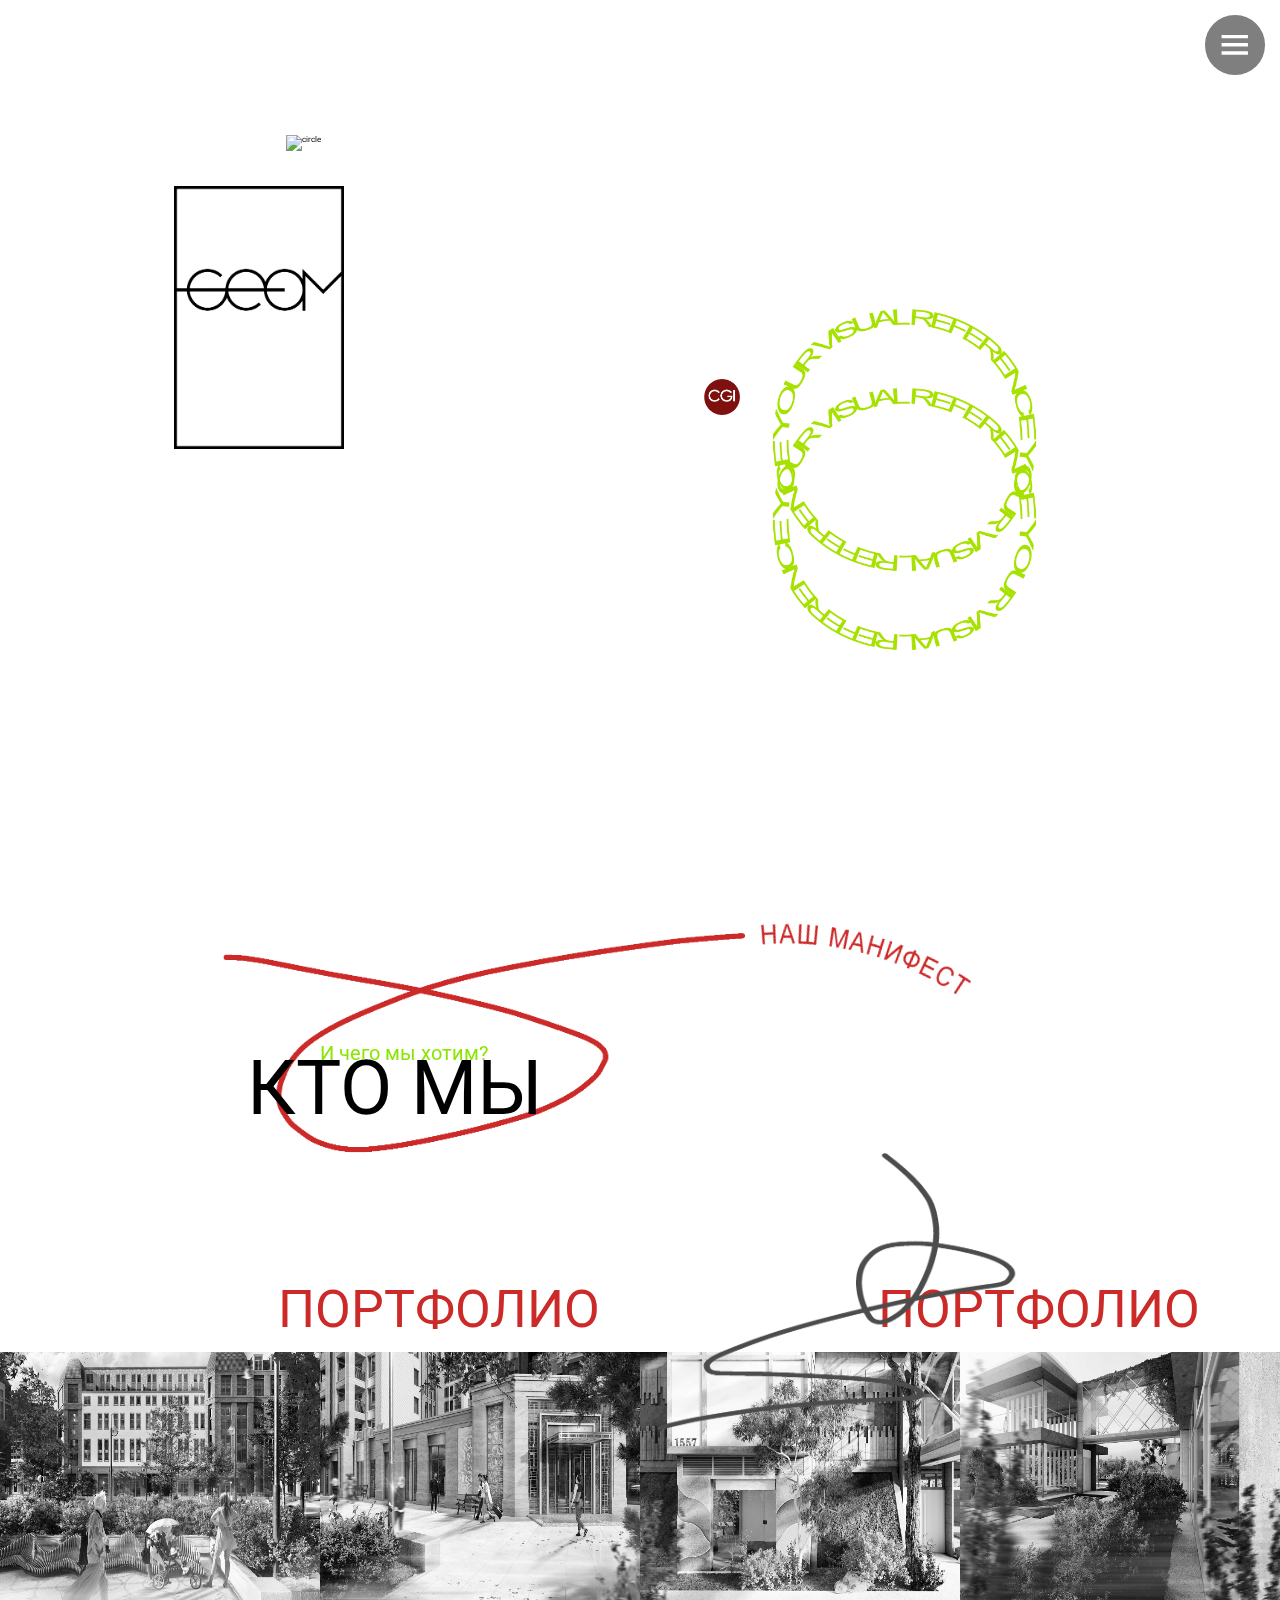
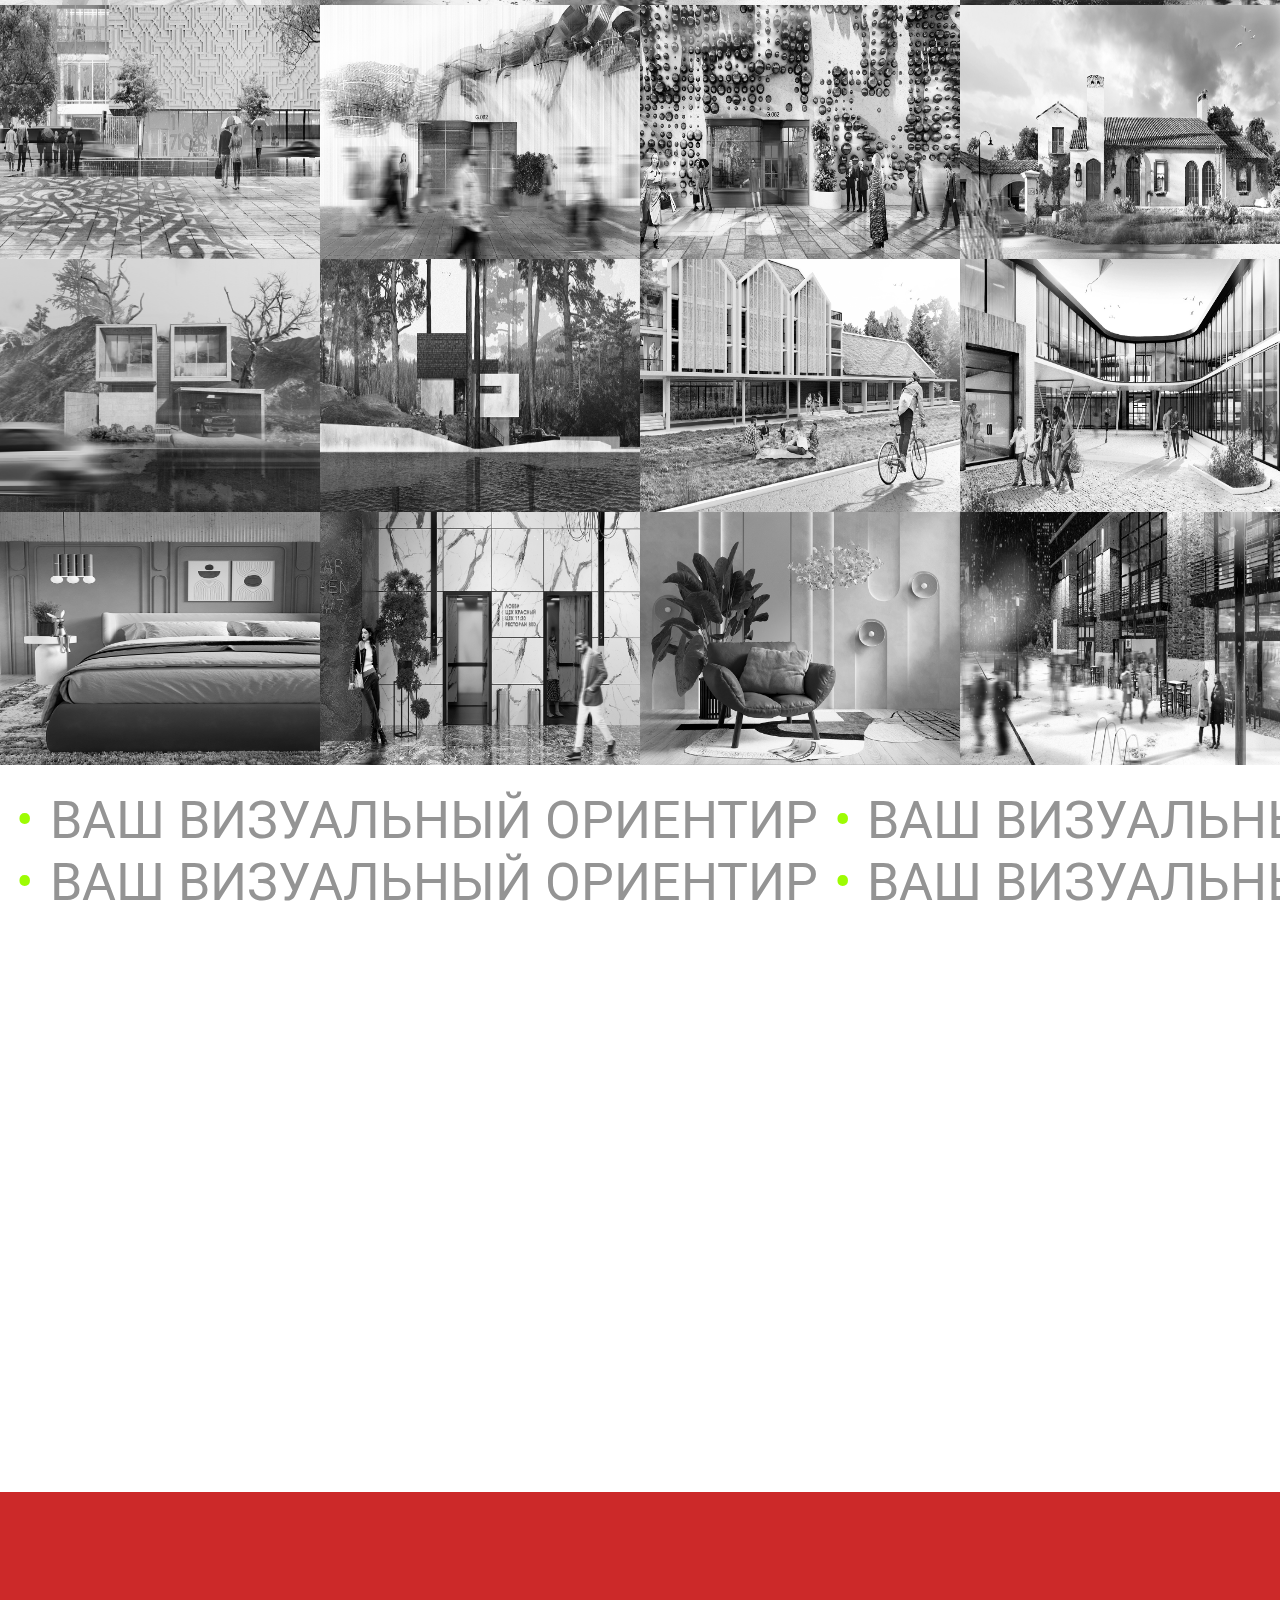
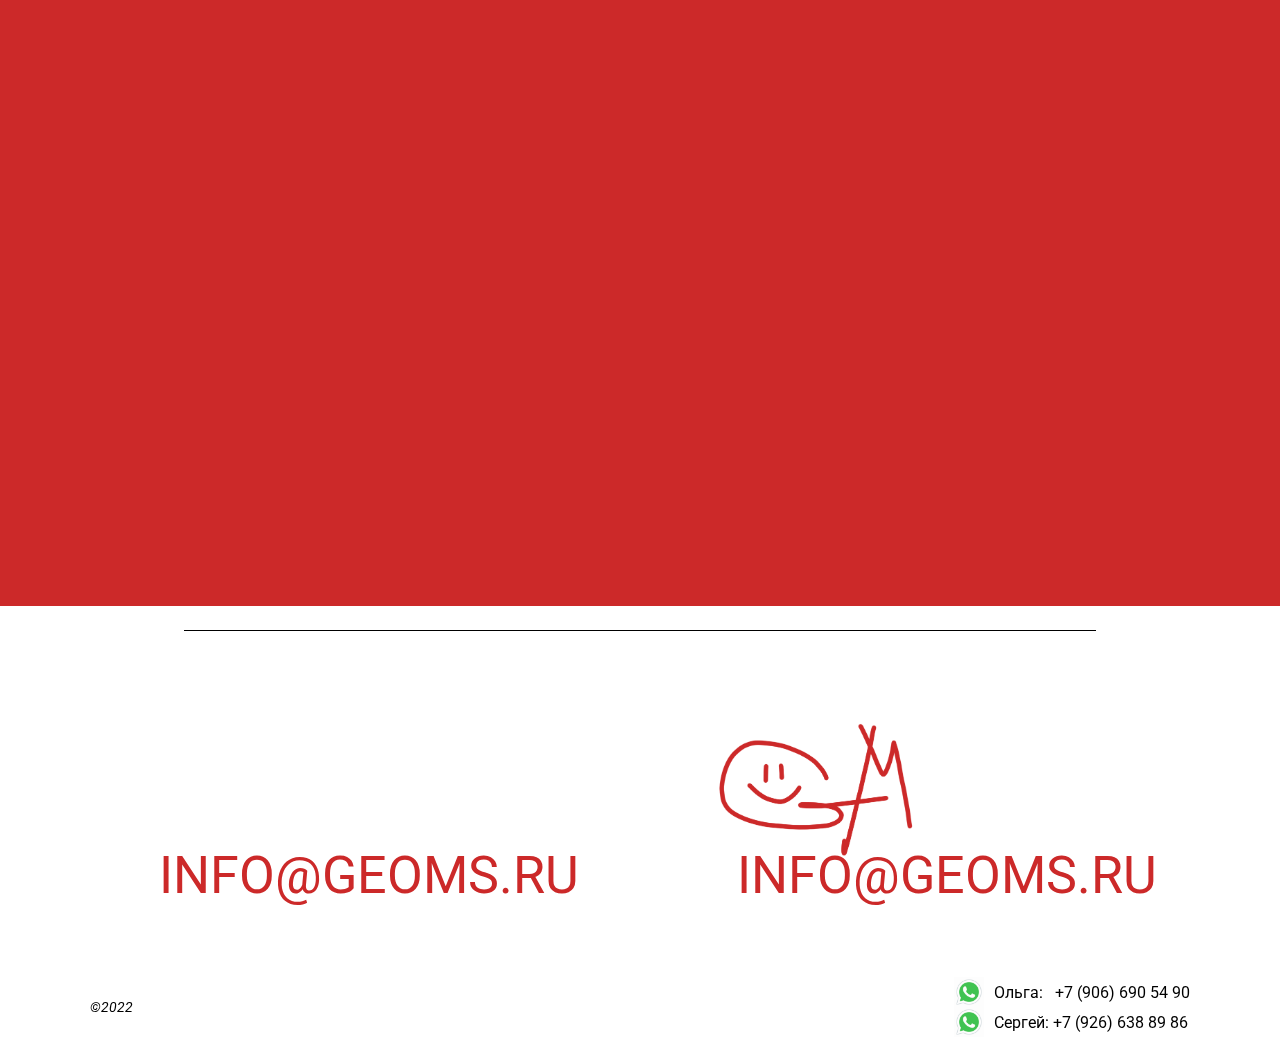
==== commit 9c76486b: "Add new pictures" ====
--- a/index.html
+++ b/index.html
@@ -83,26 +83,22 @@
 
     <section class="gallery" id="gallery">
       <div class="gallery__photos">
-        <img src="assets/block-3_image-1.jpg" alt="">
-        <img src="assets/block-3_image-2.jpg" alt="">
-        <img src="assets/block-3_image-3.jpg" alt="">
-        <img src="assets/block-3_image-4.jpg" alt="">
-        <img src="assets/block-3_image-5.jpg" alt="">
-        <img src="assets/block-3_image-6.jpg" alt="">
-        <img src="assets/block-3_image-7.jpg" alt="">
-        <img src="assets/block-3_image-8.jpg" alt="">
-        <img src="assets/block-3_image-1.jpg" alt="">
-        <img src="assets/block-3_image-2.jpg" alt="">
-        <img src="assets/block-3_image-3.jpg" alt="">
-        <img src="assets/block-3_image-4.jpg" alt="">
-        <img src="assets/block-3_image-5.jpg" alt="">
-        <img src="assets/block-3_image-6.jpg" alt="">
-        <img src="assets/block-3_image-7.jpg" alt="">
-        <img src="assets/block-3_image-8.jpg" alt="">
-        <img src="assets/block-3_image-1.jpg" alt="">
-        <img src="assets/block-3_image-2.jpg" alt="">
-        <img src="assets/block-3_image-3.jpg" alt="">
-        <img src="assets/block-3_image-4.jpg" alt="">
+        <img src="assets/block-3_1-min.jpg" alt="">
+        <img src="assets/block-3_2-min.jpg" alt="">
+        <img src="assets/block-3_3-min.jpg" alt="">
+        <img src="assets/block-3_4-min.jpg" alt="">
+        <img src="assets/block-3_5-min.jpg" alt="">
+        <img src="assets/block-3_6-min.jpg" alt="">
+        <img src="assets/block-3_7-min.jpg" alt="">
+        <img src="assets/block-3_8-min.jpg" alt="">
+        <img src="assets/block-3_9-min.jpg" alt="">
+        <img src="assets/block-3_10-min.jpg" alt="">
+        <img src="assets/block-3_11-min.jpg" alt="">
+        <img src="assets/block-3_12-min.jpg" alt="">
+        <img src="assets/block-3_13-min.jpg" alt="">
+        <img src="assets/block-3_14-min.jpg" alt="">
+        <img src="assets/block-3_15-min.jpg" alt="">
+        <img src="assets/block-3_16-min.jpg" alt="">
       </div>
     </section>
 
@@ -323,64 +319,52 @@
       <div class="carousel-container">
         <div class="carousel" id="carousel">
           <div class="preview-item">
-            <img src="assets/block-3_image-1.jpg" alt="" class="preview-image">
-          </div>
-          <div class="preview-item">
-            <img src="assets/block-3_image-2.jpg" alt="" class="preview-image">
-          </div>
-          <div class="preview-item">
-            <img src="assets/block-3_image-3.jpg" alt="" class="preview-image">
-          </div>
-          <div class="preview-item">
-            <img src="assets/block-3_image-4.jpg" alt="" class="preview-image">
-          </div>
-          <div class="preview-item">
-            <img src="assets/block-3_image-5.jpg" alt="" class="preview-image">
-          </div>
-          <div class="preview-item">
-            <img src="assets/block-3_image-6.jpg" alt="" class="preview-image">
-          </div>
-          <div class="preview-item">
-            <img src="assets/block-3_image-7.jpg" alt="" class="preview-image">
-          </div>
-          <div class="preview-item">
-            <img src="assets/block-3_image-8.jpg" alt="" class="preview-image">
-          </div>
-          <div class="preview-item">
-            <img src="assets/block-3_image-1.jpg" alt="" class="preview-image">
-          </div>
-          <div class="preview-item">
-            <img src="assets/block-3_image-2.jpg" alt="" class="preview-image">
-          </div>
-          <div class="preview-item">
-            <img src="assets/block-3_image-3.jpg" alt="" class="preview-image">
-          </div>
-          <div class="preview-item">
-            <img src="assets/block-3_image-4.jpg" alt="" class="preview-image">
-          </div>
-          <div class="preview-item">
-            <img src="assets/block-3_image-5.jpg" alt="" class="preview-image">
-          </div>
-          <div class="preview-item">
-            <img src="assets/block-3_image-6.jpg" alt="" class="preview-image">
-          </div>
-          <div class="preview-item">
-            <img src="assets/block-3_image-7.jpg" alt="" class="preview-image">
-          </div>
-          <div class="preview-item">
-            <img src="assets/block-3_image-8.jpg" alt="" class="preview-image">
-          </div>
-          <div class="preview-item">
-            <img src="assets/block-3_image-1.jpg" alt="" class="preview-image">
-          </div>
-          <div class="preview-item">
-            <img src="assets/block-3_image-2.jpg" alt="" class="preview-image">
-          </div>
-          <div class="preview-item">
-            <img src="assets/block-3_image-3.jpg" alt="" class="preview-image">
-          </div>
-          <div class="preview-item">
-            <img src="assets/block-3_image-4.jpg" alt="" class="preview-image">
+            <img src="assets/block-3_1.jpg" alt="" class="preview-image">
+          </div>
+          <div class="preview-item">
+            <img src="assets/block-3_2.jpg" alt="" class="preview-image">
+          </div>
+          <div class="preview-item">
+            <img src="assets/block-3_3.jpg" alt="" class="preview-image">
+          </div>
+          <div class="preview-item">
+            <img src="assets/block-3_4.jpg" alt="" class="preview-image">
+          </div>
+          <div class="preview-item">
+            <img src="assets/block-3_5.jpg" alt="" class="preview-image">
+          </div>
+          <div class="preview-item">
+            <img src="assets/block-3_6.jpg" alt="" class="preview-image">
+          </div>
+          <div class="preview-item">
+            <img src="assets/block-3_7.jpg" alt="" class="preview-image">
+          </div>
+          <div class="preview-item">
+            <img src="assets/block-3_8.jpg" alt="" class="preview-image">
+          </div>
+          <div class="preview-item">
+            <img src="assets/block-3_9.jpg" alt="" class="preview-image">
+          </div>
+          <div class="preview-item">
+            <img src="assets/block-3_10.jpg" alt="" class="preview-image">
+          </div>
+          <div class="preview-item">
+            <img src="assets/block-3_11.jpg" alt="" class="preview-image">
+          </div>
+          <div class="preview-item">
+            <img src="assets/block-3_12.jpg" alt="" class="preview-image">
+          </div>
+          <div class="preview-item">
+            <img src="assets/block-3_13.jpg" alt="" class="preview-image">
+          </div>
+          <div class="preview-item">
+            <img src="assets/block-3_14.jpg" alt="" class="preview-image">
+          </div>
+          <div class="preview-item">
+            <img src="assets/block-3_15.jpg" alt="" class="preview-image">
+          </div>
+          <div class="preview-item">
+            <img src="assets/block-3_16.jpg" alt="" class="preview-image">
           </div>
         </div>
         <div class="carousel-prev-arrow" id="carousel-prev-arrow">
--- a/css/style.css
+++ b/css/style.css
@@ -299,7 +299,7 @@
     flex-wrap: wrap;
     display: grid;
     grid-template-columns: repeat(4, calc(100% / 4));
-    grid-template-rows: repeat(5, calc(100% / 5));
+    grid-template-rows: repeat(4, calc(100% / 4));
     overflow: hidden;
 }
 
@@ -362,7 +362,7 @@
 .free-space {
     height: 100%;
     max-height: min(70rem, 700px);
-    background-image: url('../assets/block-5_background.jpg');
+    background-image: url('../assets/block-5_2.jpg');
     background-position: center center;
     background-size: cover;
     background-repeat: no-repeat;
@@ -641,8 +641,8 @@
 .float_button {
     top: 15px;
     right: 15px;
-    width: 75px;
-    height: 75px;
+    width: min(7.5rem, 75px);
+    height: min(7.5rem, 75px);
     z-index: 999;
     padding: 10px;
     display: flex;
